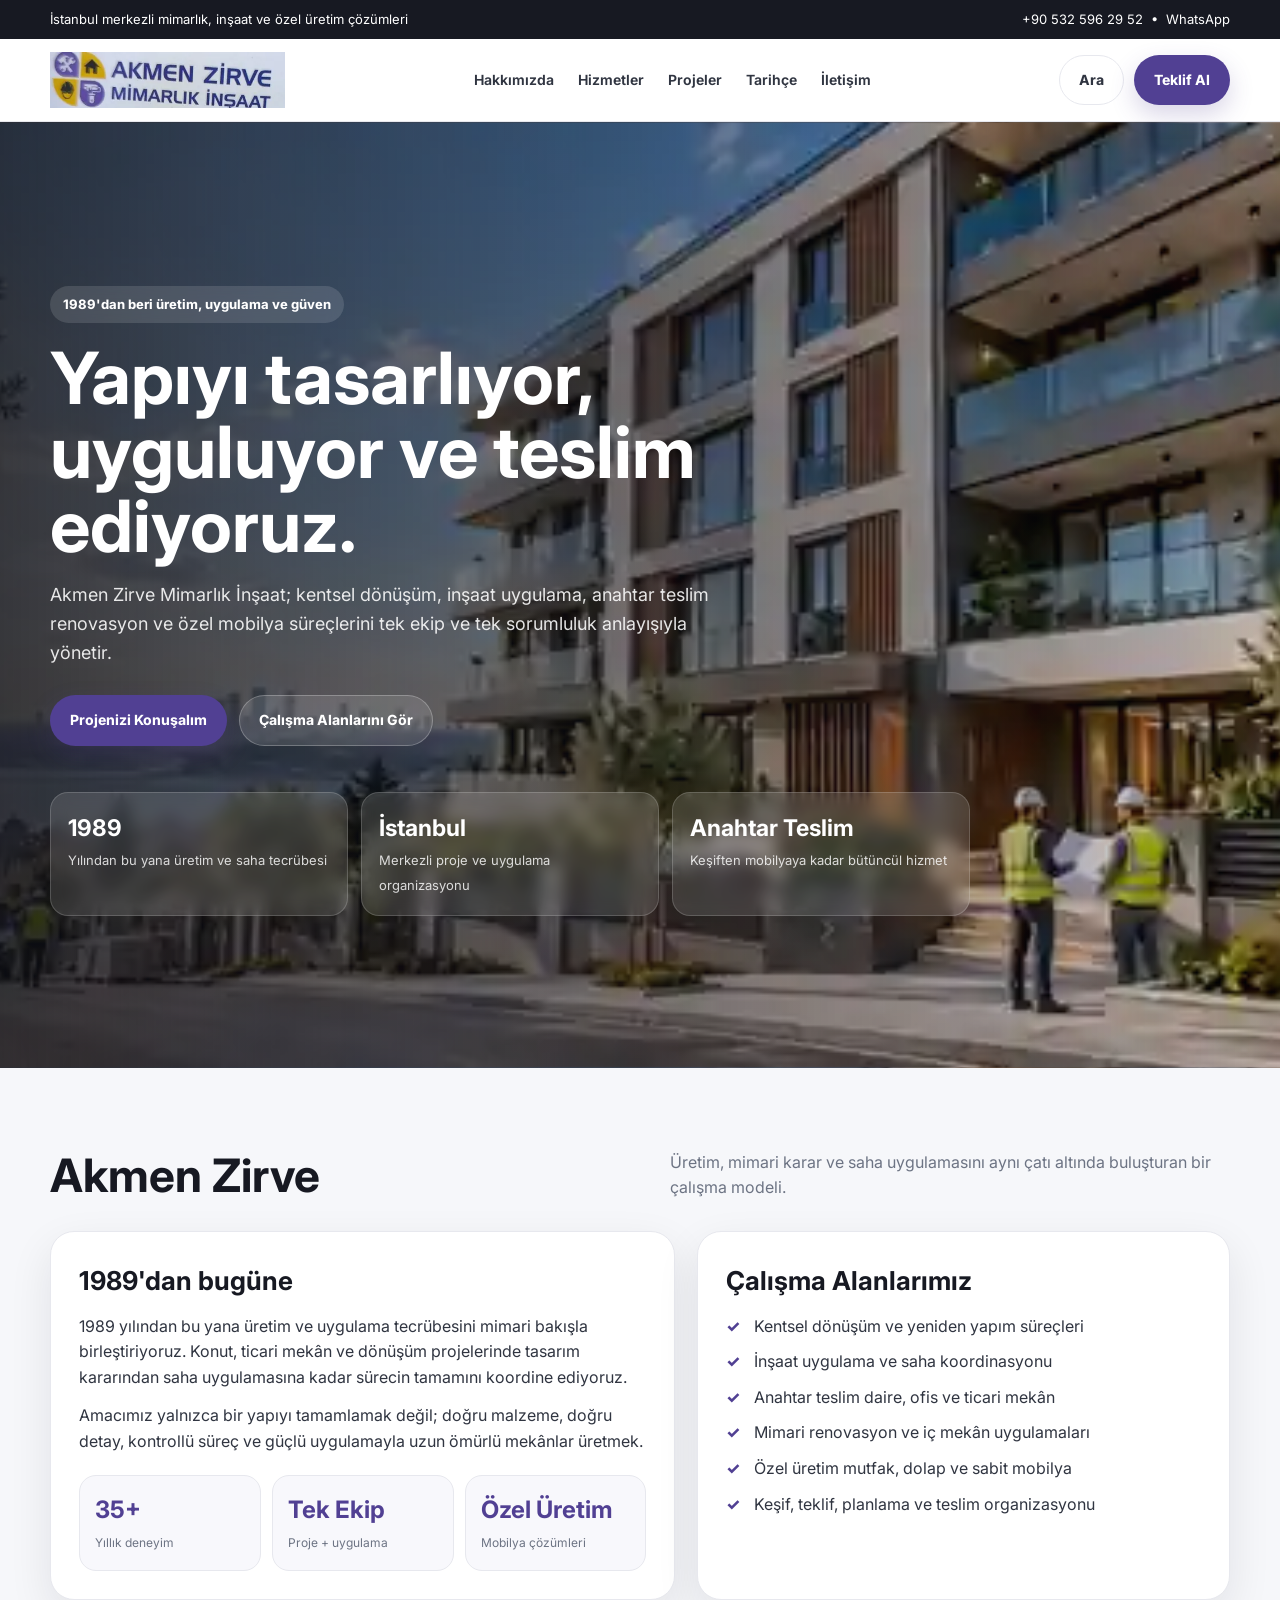
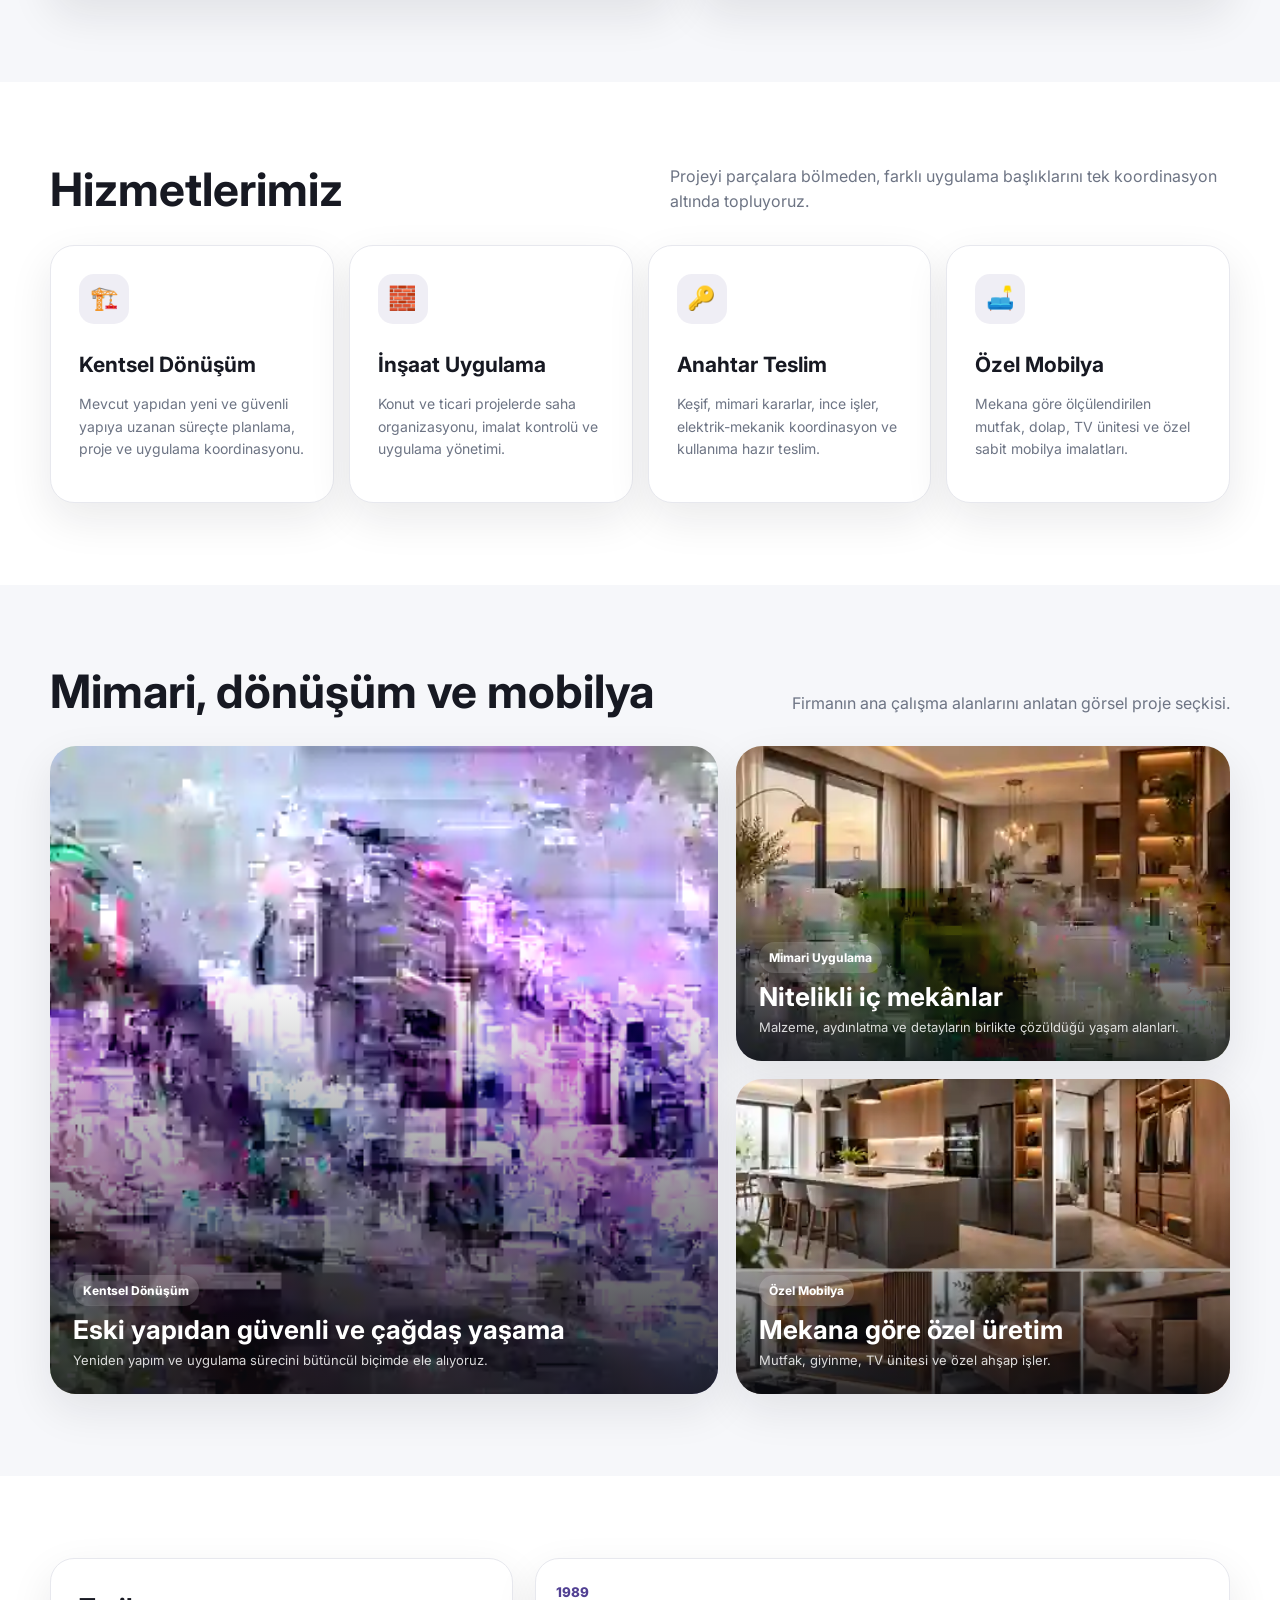
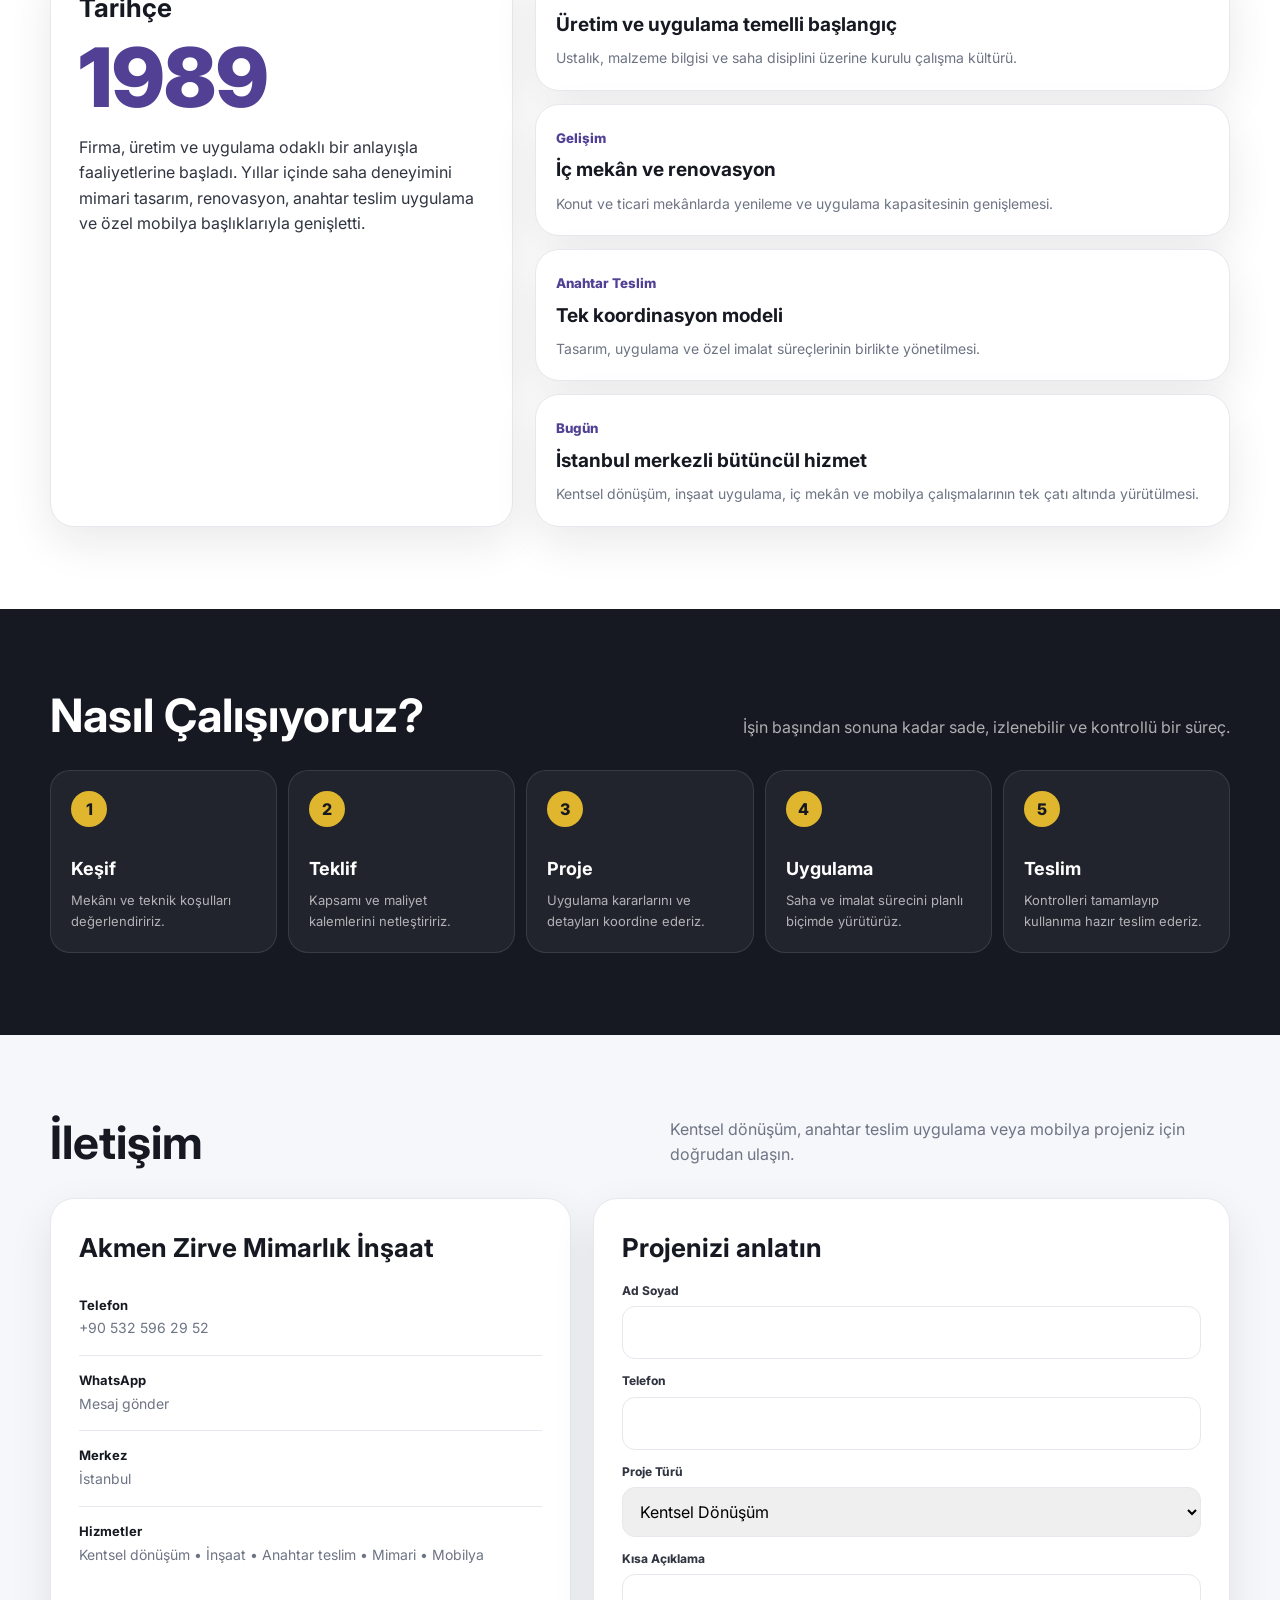
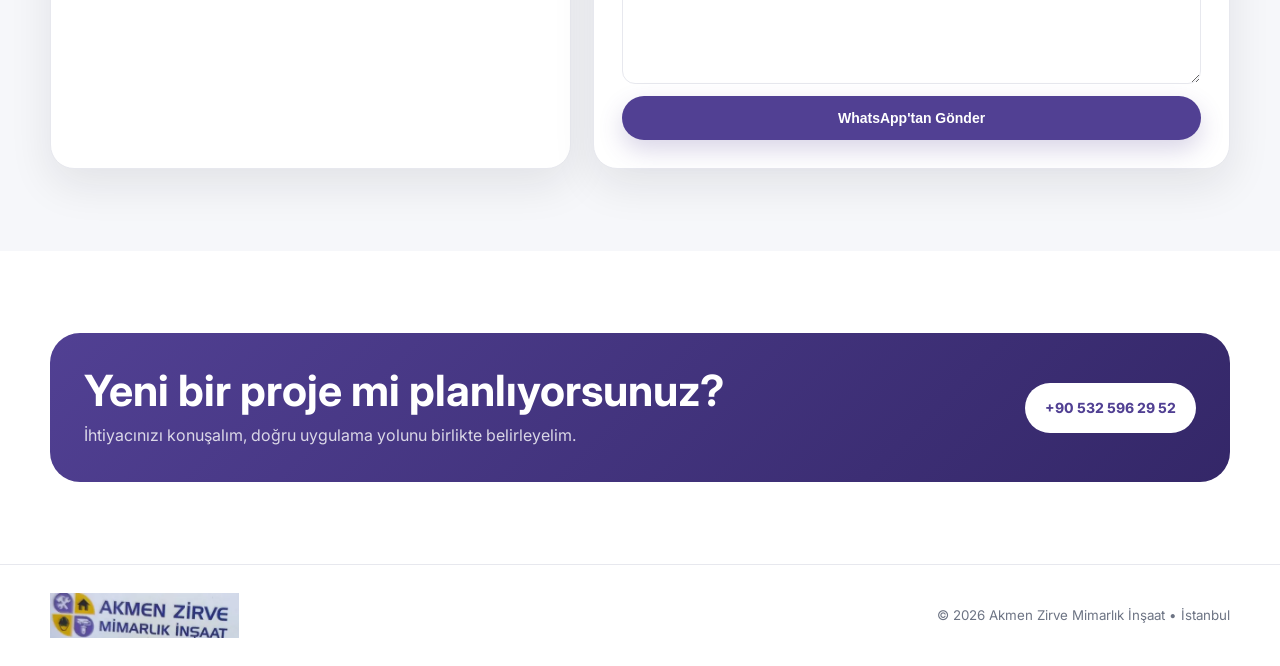
==== akmen-zirve/index.html @ 44c6e1a0 "Add Akmen Zirve live website" ====
<!doctype html><html lang="tr"><head><meta charset="utf-8"><meta name="viewport" content="width=device-width,initial-scale=1"><meta name="theme-color" content="#514093"><meta name="description" content="Akmen Zirve Mimarlık İnşaat — İstanbul merkezli kentsel dönüşüm, inşaat, anahtar teslim uygulama ve özel mobilya."><title>Akmen Zirve Mimarlık İnşaat</title><link rel="preconnect" href="https://fonts.googleapis.com"><link rel="preconnect" href="https://fonts.gstatic.com" crossorigin><link href="https://fonts.googleapis.com/css2?family=Inter:wght@400;500;600;700;800&display=swap" rel="stylesheet"><style>
:root{--p:#514093;--pd:#382b72;--y:#e0b62e;--ink:#171922;--tx:#303541;--mu:#6d7484;--line:#e7e8ee;--bg:#f6f7fa;--sh:0 16px 44px rgba(20,24,38,.09)}*{box-sizing:border-box}html{scroll-behavior:smooth}body{margin:0;font-family:Inter,system-ui,sans-serif;color:var(--tx);line-height:1.6;background:#fff}a{color:inherit;text-decoration:none}img{display:block;max-width:100%}.wrap{width:min(1180px,calc(100% - 32px));margin:auto}.top{background:var(--ink);color:#fff;font-size:13px}.top .wrap{display:flex;justify-content:space-between;gap:15px;padding:9px 0;flex-wrap:wrap}.head{position:sticky;top:0;z-index:30;background:rgba(255,255,255,.96);backdrop-filter:blur(12px);border-bottom:1px solid var(--line)}.nav{height:82px;display:flex;align-items:center;justify-content:space-between;gap:22px}.brand img{height:56px;width:auto;max-width:350px}.links{display:flex;gap:24px;font-weight:650;font-size:14px}.links a:hover{color:var(--p)}.acts{display:flex;gap:10px;align-items:center}.btn{display:inline-flex;align-items:center;justify-content:center;padding:13px 19px;border-radius:999px;font-weight:750;font-size:14px;border:1px solid transparent;transition:.2s}.primary{background:var(--p);color:#fff;box-shadow:0 10px 25px rgba(81,64,147,.22)}.primary:hover{background:var(--pd);transform:translateY(-1px)}.outline{border-color:var(--line);background:#fff}.menu{display:none;width:44px;height:44px;border:1px solid var(--line);background:#fff;border-radius:12px;font-size:21px}.hero{min-height:78vh;display:flex;align-items:center;color:#fff;background:linear-gradient(90deg,rgba(13,15,22,.82),rgba(13,15,22,.55) 45%,rgba(13,15,22,.15)),url('assets/hero-project-nano.webp') center/cover}.hero .wrap{padding:82px 0 70px}.ey{display:inline-flex;padding:8px 13px;border-radius:999px;background:rgba(255,255,255,.13);backdrop-filter:blur(8px);font-size:13px;font-weight:750}.hero h1{font-size:clamp(42px,6vw,72px);line-height:1.03;max-width:820px;margin:18px 0}.hero p{max-width:700px;font-size:18px;color:rgba(255,255,255,.88);margin:0}.ha{display:flex;gap:12px;flex-wrap:wrap;margin-top:28px}.hero .outline{background:rgba(255,255,255,.12);border-color:rgba(255,255,255,.25);color:#fff}.points{display:grid;grid-template-columns:repeat(3,1fr);gap:13px;max-width:920px;margin-top:46px}.point{padding:17px;border:1px solid rgba(255,255,255,.17);background:rgba(255,255,255,.12);backdrop-filter:blur(8px);border-radius:18px}.point b{display:block;font-size:23px}.point span{font-size:13px;color:rgba(255,255,255,.82)}section{padding:82px 0}.bg{background:var(--bg)}.head2{display:flex;justify-content:space-between;align-items:end;gap:24px;flex-wrap:wrap;margin-bottom:30px}.head2 h2{margin:0;color:var(--ink);font-size:clamp(30px,4vw,46px);line-height:1.08}.head2 p{margin:0;max-width:560px;color:var(--mu)}.grid2{display:grid;grid-template-columns:1.08fr .92fr;gap:22px}.card{background:#fff;border:1px solid var(--line);border-radius:24px;box-shadow:var(--sh);padding:28px}.card h3{color:var(--ink);font-size:26px;margin:0 0 12px}.card p{margin:0 0 13px}.stats{display:grid;grid-template-columns:repeat(3,1fr);gap:11px;margin-top:20px}.stat{background:#f8f8fc;border:1px solid var(--line);border-radius:17px;padding:15px}.stat b{display:block;color:var(--p);font-size:24px}.stat span{font-size:12px;color:var(--mu)}.ticks{list-style:none;padding:0;margin:0;display:grid;gap:10px}.ticks li{position:relative;padding-left:28px}.ticks li:before{content:'✓';position:absolute;left:0;color:var(--p);font-weight:800}.services{display:grid;grid-template-columns:repeat(4,1fr);gap:15px}.service{min-height:245px}.ico{width:50px;height:50px;border-radius:15px;background:rgba(81,64,147,.09);display:grid;place-items:center;font-size:23px;margin-bottom:24px}.service h3{font-size:21px}.service p{font-size:14px;color:var(--mu)}.photos{display:grid;grid-template-columns:1.15fr .85fr;gap:18px}.right{display:grid;gap:18px}.photo{position:relative;overflow:hidden;border-radius:26px;min-height:315px;box-shadow:var(--sh);cursor:pointer}.photo.tall{min-height:648px}.photo img{position:absolute;inset:0;width:100%;height:100%;object-fit:cover;transition:.35s}.photo:hover img{transform:scale(1.025)}.photo:after{content:'';position:absolute;inset:0;background:linear-gradient(180deg,transparent 35%,rgba(8,10,16,.83))}.pc{position:absolute;z-index:2;left:0;right:0;bottom:0;padding:23px;color:#fff}.tag{display:inline-flex;padding:6px 10px;border-radius:999px;background:rgba(255,255,255,.16);font-size:12px;font-weight:750;margin-bottom:9px}.pc h3{margin:0 0 6px;font-size:26px;line-height:1.12}.pc p{margin:0;color:rgba(255,255,255,.84);font-size:13px}.history{display:grid;grid-template-columns:.8fr 1.2fr;gap:22px}.year{font-size:82px;line-height:.9;font-weight:850;color:var(--p);margin:12px 0 20px}.timeline{display:grid;gap:13px}.tl{padding:20px}.tl small{color:var(--p);font-weight:800}.tl h3{font-size:19px;margin:5px 0 7px}.tl p{margin:0;color:var(--mu);font-size:14px}.process{background:var(--ink);color:#fff}.process .head2 h2{color:#fff}.process .head2 p{color:rgba(255,255,255,.65)}.steps{display:grid;grid-template-columns:repeat(5,1fr);gap:11px}.step{border:1px solid rgba(255,255,255,.1);background:rgba(255,255,255,.05);border-radius:20px;padding:20px}.num{width:36px;height:36px;border-radius:50%;display:grid;place-items:center;background:var(--y);color:var(--ink);font-weight:800;margin-bottom:28px}.step h3{margin:0 0 6px;font-size:18px}.step p{margin:0;color:rgba(255,255,255,.65);font-size:13px}.contact{display:grid;grid-template-columns:.9fr 1.1fr;gap:22px}.row{padding:14px 0;border-top:1px solid var(--line)}.row:first-of-type{border-top:0}.row b{display:block;color:var(--ink);font-size:13px}.row a,.row span{color:var(--mu);font-size:14px}.form{display:grid;gap:12px}.field{display:grid;gap:6px}.field label{font-size:12px;font-weight:750}.field input,.field select,.field textarea{width:100%;border:1px solid var(--line);border-radius:13px;padding:13px;font:inherit}.field textarea{min-height:110px;resize:vertical}.cta{background:linear-gradient(135deg,var(--p),#342768);color:#fff;border-radius:30px;padding:34px;display:flex;justify-content:space-between;align-items:center;gap:22px}.cta h2{margin:0;font-size:clamp(28px,4vw,43px);line-height:1.1}.cta p{margin:8px 0 0;color:rgba(255,255,255,.8)}.cta .btn{background:#fff;color:var(--p)}footer{padding:28px 0;border-top:1px solid var(--line)}.foot{display:flex;justify-content:space-between;align-items:center;gap:18px;flex-wrap:wrap}.foot img{height:45px;width:auto;max-width:300px}.foot small{color:var(--mu)}.panel{display:none}.lb{position:fixed;inset:0;z-index:100;background:rgba(7,9,14,.92);display:none;align-items:center;justify-content:center;padding:24px}.lb.open{display:flex}.lb img{max-width:95vw;max-height:88vh;border-radius:18px}.lb button{position:absolute;right:24px;top:20px;width:45px;height:45px;border-radius:50%;border:1px solid #ffffff55;background:#ffffff12;color:#fff;font-size:26px}
@media(max-width:1000px){.links,.acts .outline{display:none}.menu{display:block}.grid2,.photos,.history,.contact{grid-template-columns:1fr}.services{grid-template-columns:repeat(2,1fr)}.steps{grid-template-columns:repeat(2,1fr)}.photo.tall{min-height:380px}.panel{position:fixed;inset:0;z-index:70;background:#0a0c1366;backdrop-filter:blur(7px);padding:88px 16px 16px;display:block;opacity:0;pointer-events:none;transition:.2s}.panel.open{opacity:1;pointer-events:auto}.mobile{background:#fff;border-radius:24px;padding:18px;box-shadow:var(--sh)}.mobile a{display:block;padding:13px 6px;border-bottom:1px solid var(--line);font-weight:700}.points{grid-template-columns:1fr}}
@media(max-width:700px){.top .wrap{flex-direction:column;gap:2px}.nav{height:74px}.brand img{height:43px;max-width:245px}.hero{min-height:70vh}.hero .wrap{padding:72px 0 55px}.hero p{font-size:16px}.services,.stats,.steps{grid-template-columns:1fr}section{padding:63px 0}.photo,.photo.tall{min-height:280px}.year{font-size:58px}.cta{flex-direction:column;align-items:flex-start;padding:27px 23px}}
</style></head><body>
<div class="top"><div class="wrap"><span>İstanbul merkezli mimarlık, inşaat ve özel üretim çözümleri</span><span><a href="tel:+905325962952">+90 532 596 29 52</a> &nbsp;•&nbsp; <a href="https://wa.me/905325962952" target="_blank">WhatsApp</a></span></div></div>
<header class="head"><div class="wrap nav"><a class="brand" href="#anasayfa"><img src="assets/logo-tiny.webp" alt="Akmen Zirve Mimarlık İnşaat"></a><nav class="links"><a href="#hakkimizda">Hakkımızda</a><a href="#hizmetler">Hizmetler</a><a href="#projeler">Projeler</a><a href="#tarihce">Tarihçe</a><a href="#iletisim">İletişim</a></nav><div class="acts"><a class="btn outline" href="tel:+905325962952">Ara</a><a class="btn primary" href="https://wa.me/905325962952" target="_blank">Teklif Al</a><button class="menu" id="menu">☰</button></div></div></header>
<div class="panel" id="panel"><div class="mobile"><a href="#anasayfa">Ana Sayfa</a><a href="#hakkimizda">Hakkımızda</a><a href="#hizmetler">Hizmetler</a><a href="#projeler">Projeler</a><a href="#tarihce">Tarihçe</a><a href="#iletisim">İletişim</a><a class="btn primary" href="https://wa.me/905325962952" target="_blank">WhatsApp'tan Yazın</a></div></div>
<main id="anasayfa"><section class="hero"><div class="wrap"><span class="ey">1989'dan beri üretim, uygulama ve güven</span><h1>Yapıyı tasarlıyor, uyguluyor ve teslim ediyoruz.</h1><p>Akmen Zirve Mimarlık İnşaat; kentsel dönüşüm, inşaat uygulama, anahtar teslim renovasyon ve özel mobilya süreçlerini tek ekip ve tek sorumluluk anlayışıyla yönetir.</p><div class="ha"><a class="btn primary" href="https://wa.me/905325962952" target="_blank">Projenizi Konuşalım</a><a class="btn outline" href="#projeler">Çalışma Alanlarını Gör</a></div><div class="points"><div class="point"><b>1989</b><span>Yılından bu yana üretim ve saha tecrübesi</span></div><div class="point"><b>İstanbul</b><span>Merkezli proje ve uygulama organizasyonu</span></div><div class="point"><b>Anahtar Teslim</b><span>Keşiften mobilyaya kadar bütüncül hizmet</span></div></div></div></section>
<section class="bg" id="hakkimizda"><div class="wrap"><div class="head2"><h2>Akmen Zirve</h2><p>Üretim, mimari karar ve saha uygulamasını aynı çatı altında buluşturan bir çalışma modeli.</p></div><div class="grid2"><div class="card"><h3>1989'dan bugüne</h3><p>1989 yılından bu yana üretim ve uygulama tecrübesini mimari bakışla birleştiriyoruz. Konut, ticari mekân ve dönüşüm projelerinde tasarım kararından saha uygulamasına kadar sürecin tamamını koordine ediyoruz.</p><p>Amacımız yalnızca bir yapıyı tamamlamak değil; doğru malzeme, doğru detay, kontrollü süreç ve güçlü uygulamayla uzun ömürlü mekânlar üretmek.</p><div class="stats"><div class="stat"><b>35+</b><span>Yıllık deneyim</span></div><div class="stat"><b>Tek Ekip</b><span>Proje + uygulama</span></div><div class="stat"><b>Özel Üretim</b><span>Mobilya çözümleri</span></div></div></div><div class="card"><h3>Çalışma Alanlarımız</h3><ul class="ticks"><li>Kentsel dönüşüm ve yeniden yapım süreçleri</li><li>İnşaat uygulama ve saha koordinasyonu</li><li>Anahtar teslim daire, ofis ve ticari mekân</li><li>Mimari renovasyon ve iç mekân uygulamaları</li><li>Özel üretim mutfak, dolap ve sabit mobilya</li><li>Keşif, teklif, planlama ve teslim organizasyonu</li></ul></div></div></div></section>
<section id="hizmetler"><div class="wrap"><div class="head2"><h2>Hizmetlerimiz</h2><p>Projeyi parçalara bölmeden, farklı uygulama başlıklarını tek koordinasyon altında topluyoruz.</p></div><div class="services"><article class="card service"><div class="ico">🏗️</div><h3>Kentsel Dönüşüm</h3><p>Mevcut yapıdan yeni ve güvenli yapıya uzanan süreçte planlama, proje ve uygulama koordinasyonu.</p></article><article class="card service"><div class="ico">🧱</div><h3>İnşaat Uygulama</h3><p>Konut ve ticari projelerde saha organizasyonu, imalat kontrolü ve uygulama yönetimi.</p></article><article class="card service"><div class="ico">🔑</div><h3>Anahtar Teslim</h3><p>Keşif, mimari kararlar, ince işler, elektrik-mekanik koordinasyon ve kullanıma hazır teslim.</p></article><article class="card service"><div class="ico">🛋️</div><h3>Özel Mobilya</h3><p>Mekana göre ölçülendirilen mutfak, dolap, TV ünitesi ve özel sabit mobilya imalatları.</p></article></div></div></section>
<section class="bg" id="projeler"><div class="wrap"><div class="head2"><h2>Mimari, dönüşüm ve mobilya</h2><p>Firmanın ana çalışma alanlarını anlatan görsel proje seçkisi.</p></div><div class="photos"><article class="photo tall" data-img="assets/kentsel-donusum-nano.webp"><img src="assets/kentsel-donusum-nano.webp" alt="Kentsel dönüşüm"><div class="pc"><span class="tag">Kentsel Dönüşüm</span><h3>Eski yapıdan güvenli ve çağdaş yaşama</h3><p>Yeniden yapım ve uygulama sürecini bütüncül biçimde ele alıyoruz.</p></div></article><div class="right"><article class="photo" data-img="assets/mimari-icmekan-nano.webp"><img src="assets/mimari-icmekan-nano.webp" alt="Mimari iç mekân"><div class="pc"><span class="tag">Mimari Uygulama</span><h3>Nitelikli iç mekânlar</h3><p>Malzeme, aydınlatma ve detayların birlikte çözüldüğü yaşam alanları.</p></div></article><article class="photo" data-img="assets/mobilya-ozel-nano.webp"><img src="assets/mobilya-ozel-nano.webp" alt="Özel mobilya"><div class="pc"><span class="tag">Özel Mobilya</span><h3>Mekana göre özel üretim</h3><p>Mutfak, giyinme, TV ünitesi ve özel ahşap işler.</p></div></article></div></div></div></section>
<section id="tarihce"><div class="wrap history"><div class="card"><h3>Tarihçe</h3><div class="year">1989</div><p>Firma, üretim ve uygulama odaklı bir anlayışla faaliyetlerine başladı. Yıllar içinde saha deneyimini mimari tasarım, renovasyon, anahtar teslim uygulama ve özel mobilya başlıklarıyla genişletti.</p></div><div class="timeline"><div class="card tl"><small>1989</small><h3>Üretim ve uygulama temelli başlangıç</h3><p>Ustalık, malzeme bilgisi ve saha disiplini üzerine kurulu çalışma kültürü.</p></div><div class="card tl"><small>Gelişim</small><h3>İç mekân ve renovasyon</h3><p>Konut ve ticari mekânlarda yenileme ve uygulama kapasitesinin genişlemesi.</p></div><div class="card tl"><small>Anahtar Teslim</small><h3>Tek koordinasyon modeli</h3><p>Tasarım, uygulama ve özel imalat süreçlerinin birlikte yönetilmesi.</p></div><div class="card tl"><small>Bugün</small><h3>İstanbul merkezli bütüncül hizmet</h3><p>Kentsel dönüşüm, inşaat uygulama, iç mekân ve mobilya çalışmalarının tek çatı altında yürütülmesi.</p></div></div></div></section>
<section class="process"><div class="wrap"><div class="head2"><h2>Nasıl Çalışıyoruz?</h2><p>İşin başından sonuna kadar sade, izlenebilir ve kontrollü bir süreç.</p></div><div class="steps"><div class="step"><div class="num">1</div><h3>Keşif</h3><p>Mekânı ve teknik koşulları değerlendiririz.</p></div><div class="step"><div class="num">2</div><h3>Teklif</h3><p>Kapsamı ve maliyet kalemlerini netleştiririz.</p></div><div class="step"><div class="num">3</div><h3>Proje</h3><p>Uygulama kararlarını ve detayları koordine ederiz.</p></div><div class="step"><div class="num">4</div><h3>Uygulama</h3><p>Saha ve imalat sürecini planlı biçimde yürütürüz.</p></div><div class="step"><div class="num">5</div><h3>Teslim</h3><p>Kontrolleri tamamlayıp kullanıma hazır teslim ederiz.</p></div></div></div></section>
<section class="bg" id="iletisim"><div class="wrap"><div class="head2"><h2>İletişim</h2><p>Kentsel dönüşüm, anahtar teslim uygulama veya mobilya projeniz için doğrudan ulaşın.</p></div><div class="contact"><div class="card"><h3>Akmen Zirve Mimarlık İnşaat</h3><div class="row"><b>Telefon</b><a href="tel:+905325962952">+90 532 596 29 52</a></div><div class="row"><b>WhatsApp</b><a href="https://wa.me/905325962952" target="_blank">Mesaj gönder</a></div><div class="row"><b>Merkez</b><span>İstanbul</span></div><div class="row"><b>Hizmetler</b><span>Kentsel dönüşüm • İnşaat • Anahtar teslim • Mimari • Mobilya</span></div></div><div class="card"><h3>Projenizi anlatın</h3><form class="form" id="form"><div class="field"><label>Ad Soyad</label><input name="name" required></div><div class="field"><label>Telefon</label><input name="phone" required></div><div class="field"><label>Proje Türü</label><select name="service"><option>Kentsel Dönüşüm</option><option>İnşaat Uygulama</option><option>Anahtar Teslim</option><option>Mimari / Renovasyon</option><option>Özel Mobilya</option></select></div><div class="field"><label>Kısa Açıklama</label><textarea name="message"></textarea></div><button class="btn primary" type="submit">WhatsApp'tan Gönder</button></form></div></div></div></section>
<section><div class="wrap"><div class="cta"><div><h2>Yeni bir proje mi planlıyorsunuz?</h2><p>İhtiyacınızı konuşalım, doğru uygulama yolunu birlikte belirleyelim.</p></div><a class="btn" href="https://wa.me/905325962952" target="_blank">+90 532 596 29 52</a></div></div></section></main>
<footer><div class="wrap foot"><img src="assets/logo-tiny.webp" alt="Akmen Zirve"><small>© 2026 Akmen Zirve Mimarlık İnşaat • İstanbul</small></div></footer><div class="lb" id="lb"><button>×</button><img alt="Proje görseli"></div><script>
const m=document.getElementById('menu'),p=document.getElementById('panel');m.onclick=()=>p.classList.add('open');p.onclick=e=>{if(e.target===p||e.target.closest('a'))p.classList.remove('open')};const lb=document.getElementById('lb');document.querySelectorAll('[data-img]').forEach(x=>x.onclick=()=>{lb.querySelector('img').src=x.dataset.img;lb.classList.add('open')});lb.onclick=e=>{if(e.target===lb||e.target.closest('button'))lb.classList.remove('open')};document.getElementById('form').onsubmit=e=>{e.preventDefault();let d=new FormData(e.target),t=`Merhaba Akmen Zirve,\n\nAd Soyad: ${d.get('name')}\nTelefon: ${d.get('phone')}\nProje: ${d.get('service')}\n\nMesaj: ${d.get('message')}`;window.open('https://wa.me/905325962952?text='+encodeURIComponent(t),'_blank')};
</script></body></html>
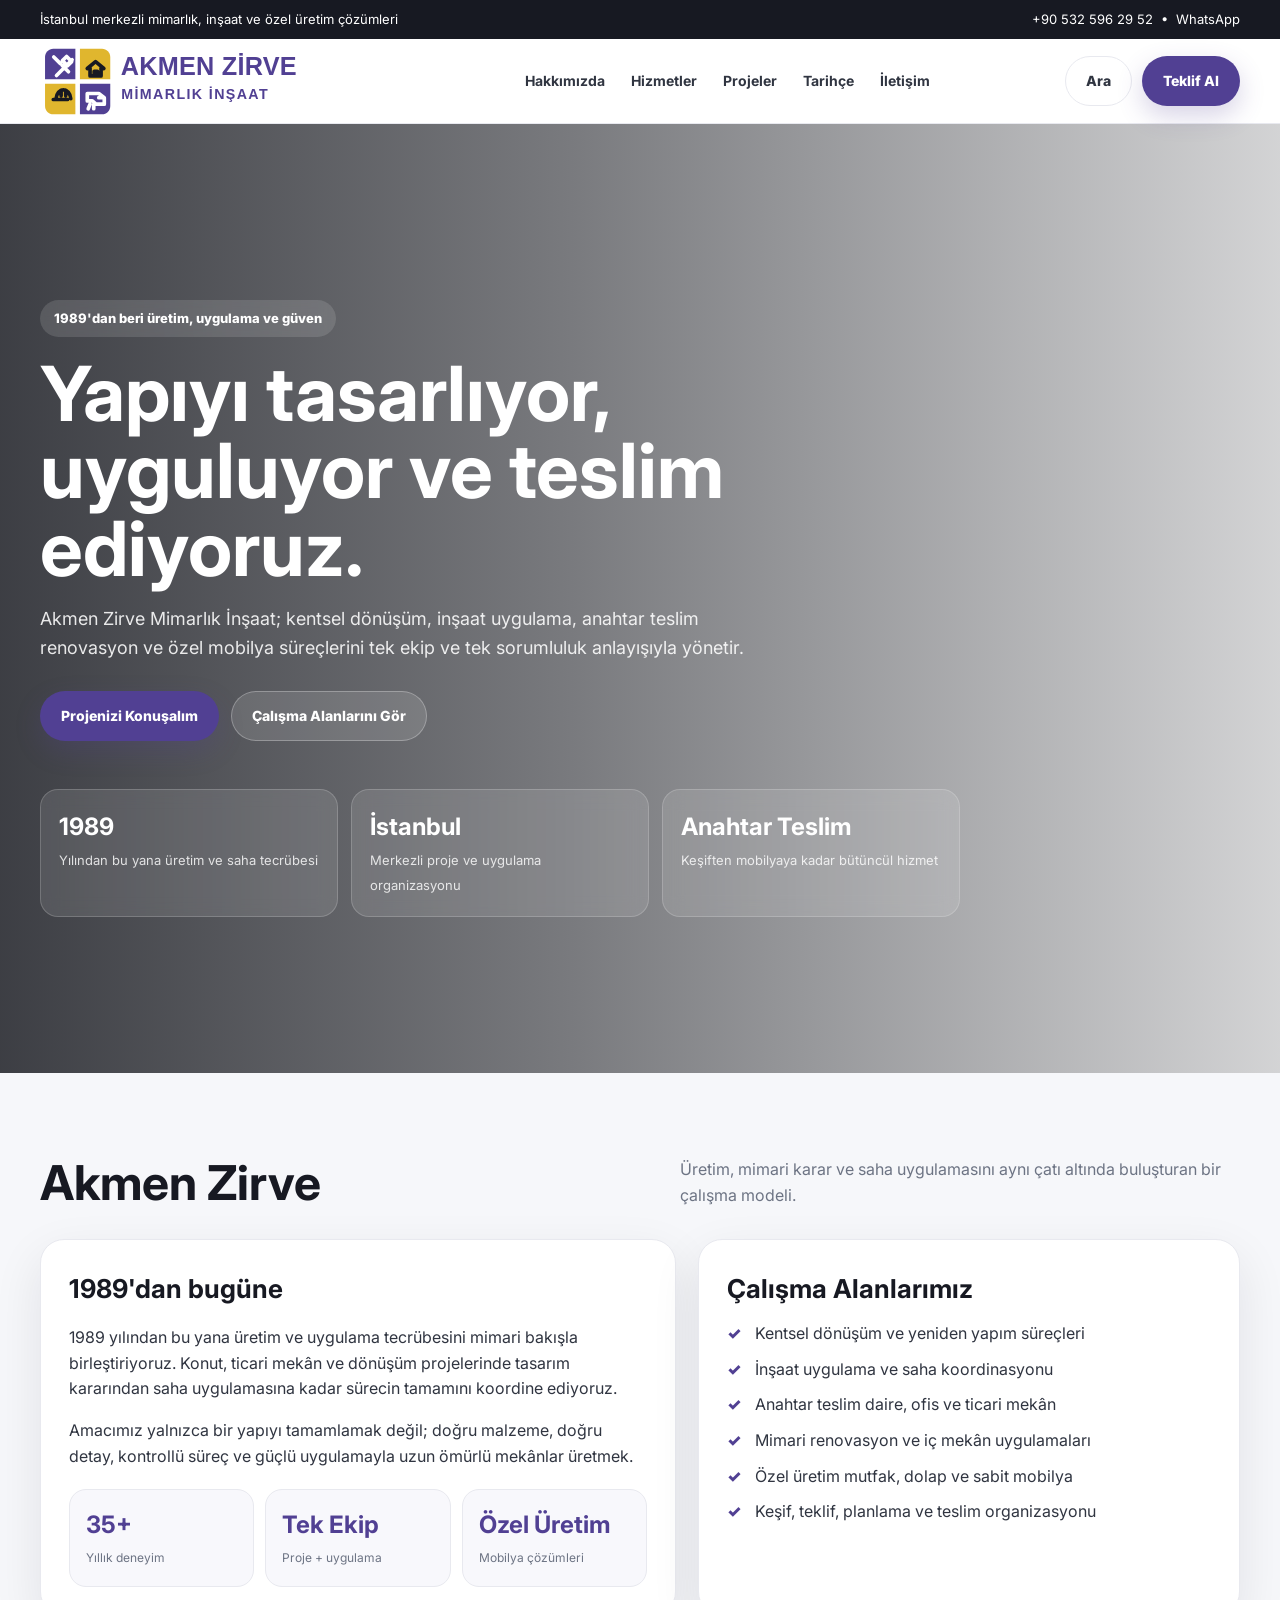
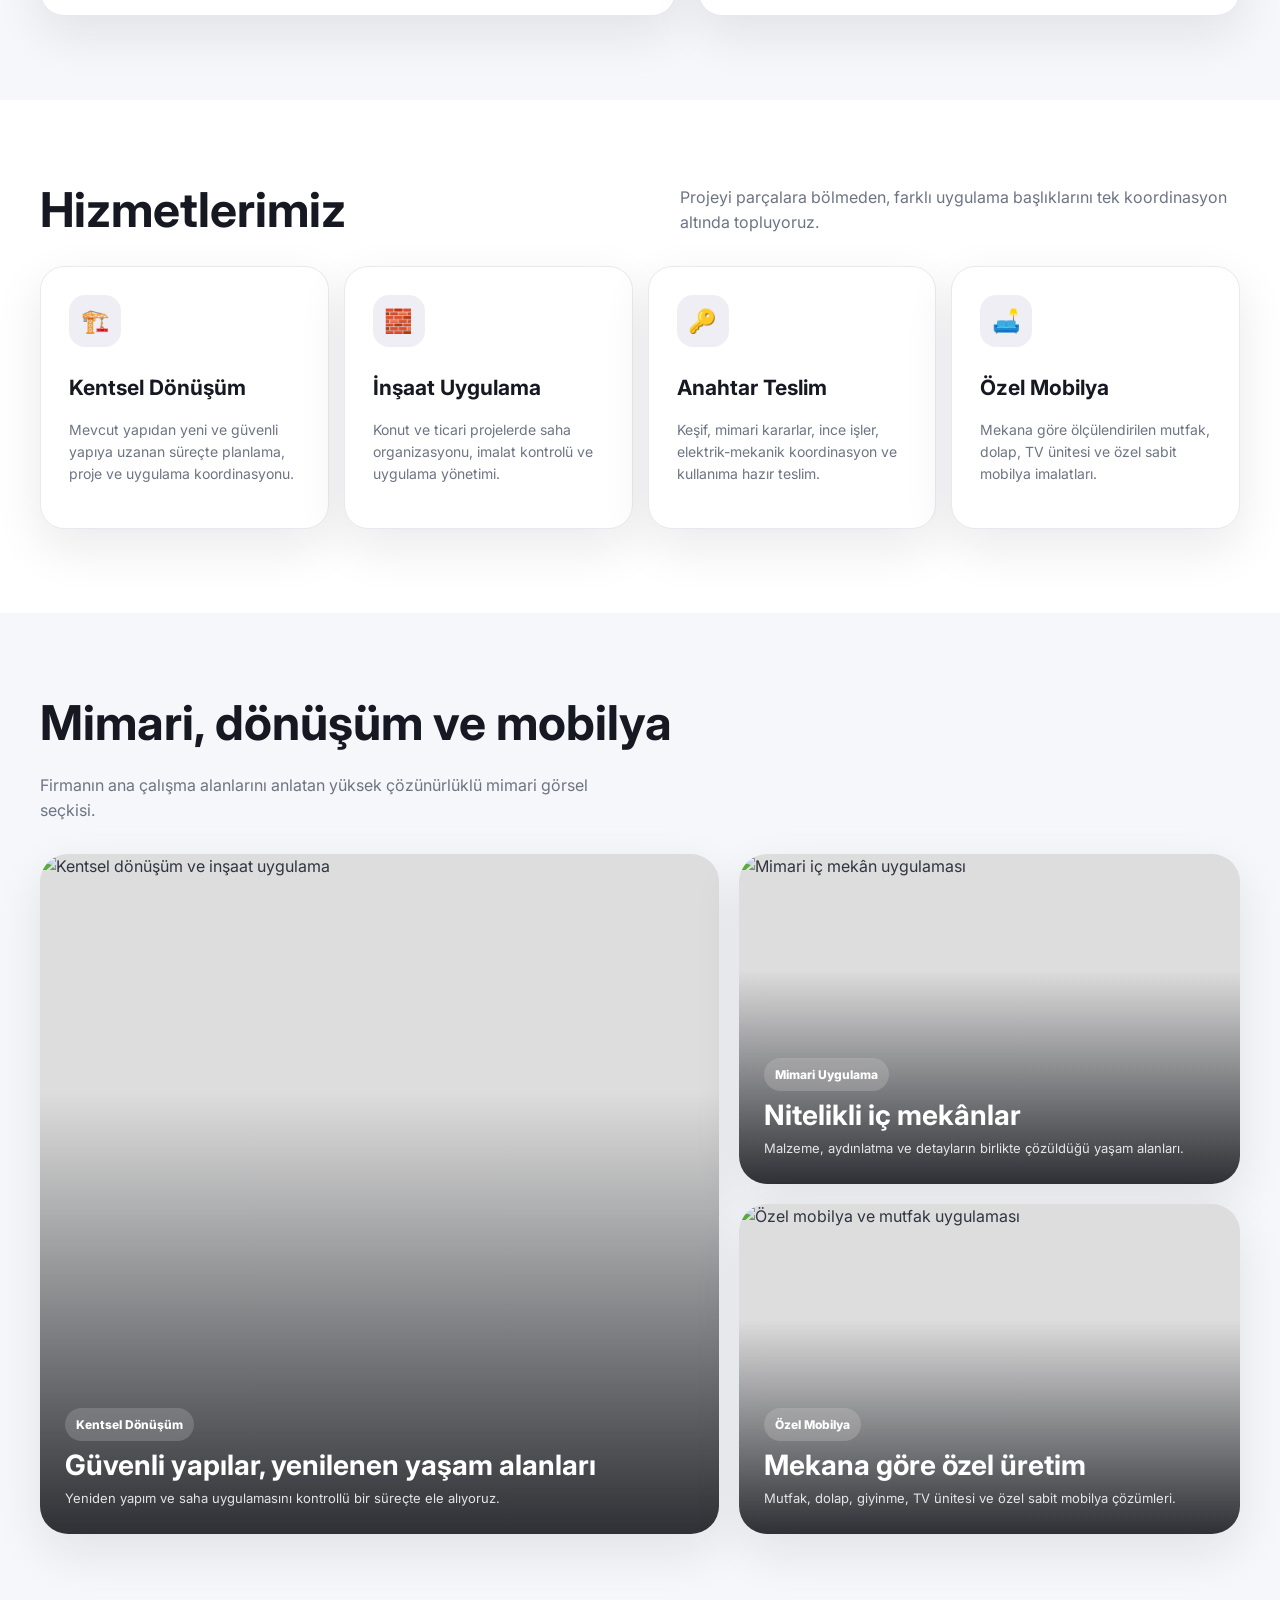
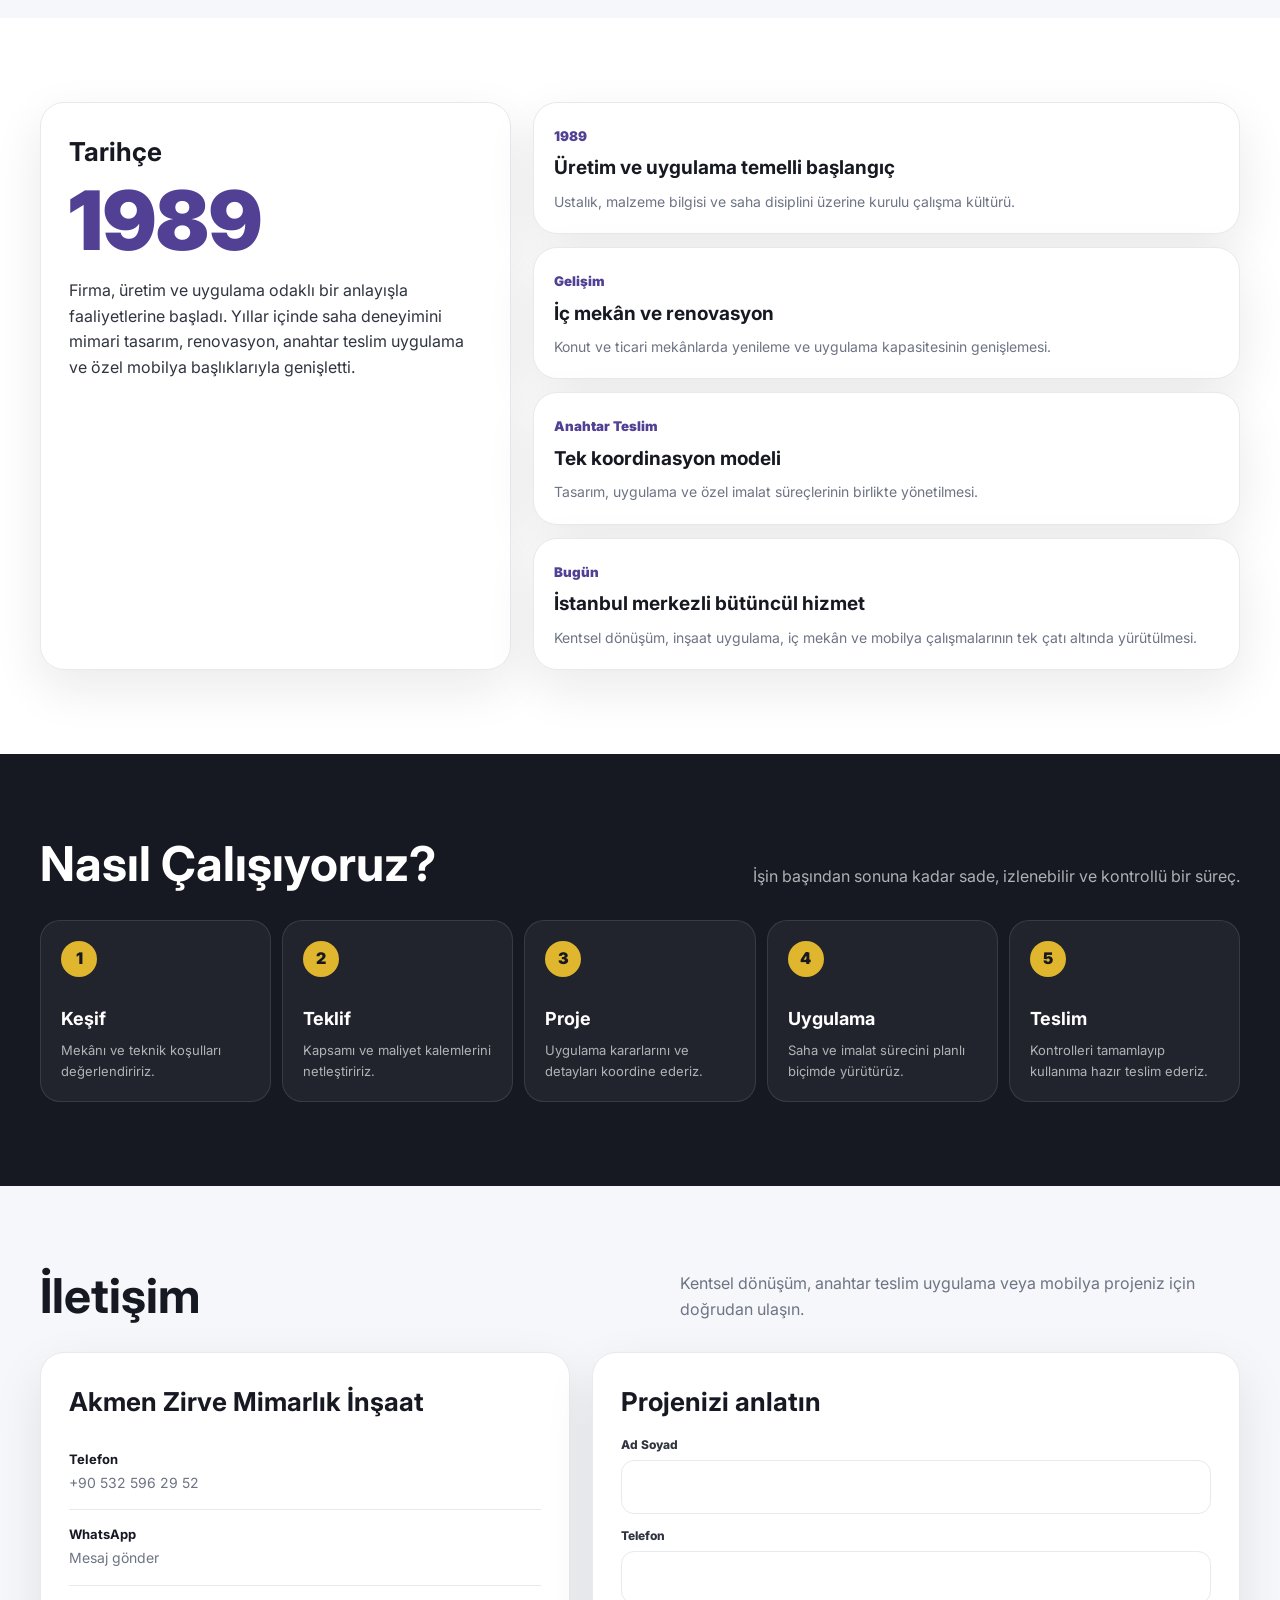
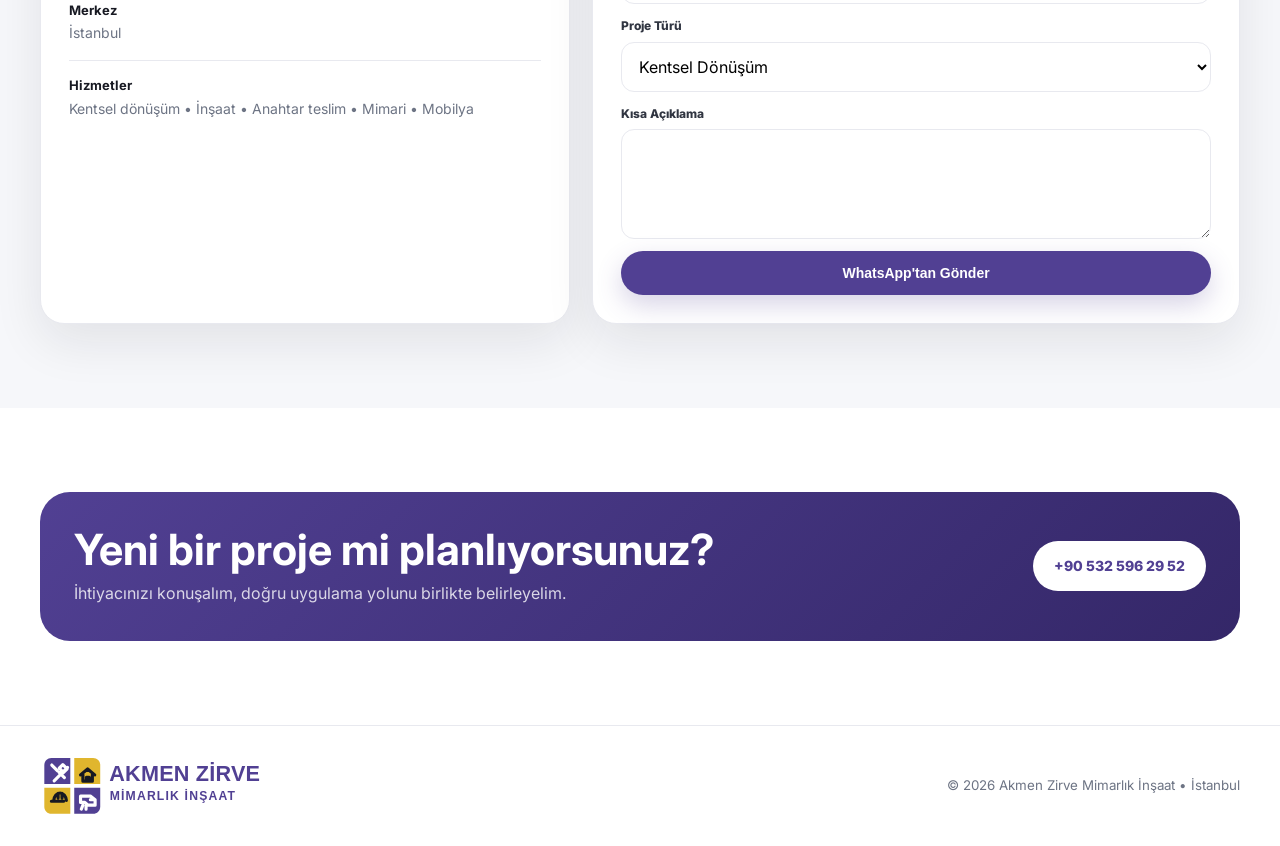
==== commit a9d7ca04: "Upgrade Akmen Zirve logo and 4K architecture imagery" ====
--- a/akmen-zirve/index.html
+++ b/akmen-zirve/index.html
@@ -1,19 +1 @@
-<!doctype html><html lang="tr"><head><meta charset="utf-8"><meta name="viewport" content="width=device-width,initial-scale=1"><meta name="theme-color" content="#514093"><meta name="description" content="Akmen Zirve Mimarlık İnşaat — İstanbul merkezli kentsel dönüşüm, inşaat, anahtar teslim uygulama ve özel mobilya."><title>Akmen Zirve Mimarlık İnşaat</title><link rel="preconnect" href="https://fonts.googleapis.com"><link rel="preconnect" href="https://fonts.gstatic.com" crossorigin><link href="https://fonts.googleapis.com/css2?family=Inter:wght@400;500;600;700;800&display=swap" rel="stylesheet"><style>
-:root{--p:#514093;--pd:#382b72;--y:#e0b62e;--ink:#171922;--tx:#303541;--mu:#6d7484;--line:#e7e8ee;--bg:#f6f7fa;--sh:0 16px 44px rgba(20,24,38,.09)}*{box-sizing:border-box}html{scroll-behavior:smooth}body{margin:0;font-family:Inter,system-ui,sans-serif;color:var(--tx);line-height:1.6;background:#fff}a{color:inherit;text-decoration:none}img{display:block;max-width:100%}.wrap{width:min(1180px,calc(100% - 32px));margin:auto}.top{background:var(--ink);color:#fff;font-size:13px}.top .wrap{display:flex;justify-content:space-between;gap:15px;padding:9px 0;flex-wrap:wrap}.head{position:sticky;top:0;z-index:30;background:rgba(255,255,255,.96);backdrop-filter:blur(12px);border-bottom:1px solid var(--line)}.nav{height:82px;display:flex;align-items:center;justify-content:space-between;gap:22px}.brand img{height:56px;width:auto;max-width:350px}.links{display:flex;gap:24px;font-weight:650;font-size:14px}.links a:hover{color:var(--p)}.acts{display:flex;gap:10px;align-items:center}.btn{display:inline-flex;align-items:center;justify-content:center;padding:13px 19px;border-radius:999px;font-weight:750;font-size:14px;border:1px solid transparent;transition:.2s}.primary{background:var(--p);color:#fff;box-shadow:0 10px 25px rgba(81,64,147,.22)}.primary:hover{background:var(--pd);transform:translateY(-1px)}.outline{border-color:var(--line);background:#fff}.menu{display:none;width:44px;height:44px;border:1px solid var(--line);background:#fff;border-radius:12px;font-size:21px}.hero{min-height:78vh;display:flex;align-items:center;color:#fff;background:linear-gradient(90deg,rgba(13,15,22,.82),rgba(13,15,22,.55) 45%,rgba(13,15,22,.15)),url('assets/hero-project-nano.webp') center/cover}.hero .wrap{padding:82px 0 70px}.ey{display:inline-flex;padding:8px 13px;border-radius:999px;background:rgba(255,255,255,.13);backdrop-filter:blur(8px);font-size:13px;font-weight:750}.hero h1{font-size:clamp(42px,6vw,72px);line-height:1.03;max-width:820px;margin:18px 0}.hero p{max-width:700px;font-size:18px;color:rgba(255,255,255,.88);margin:0}.ha{display:flex;gap:12px;flex-wrap:wrap;margin-top:28px}.hero .outline{background:rgba(255,255,255,.12);border-color:rgba(255,255,255,.25);color:#fff}.points{display:grid;grid-template-columns:repeat(3,1fr);gap:13px;max-width:920px;margin-top:46px}.point{padding:17px;border:1px solid rgba(255,255,255,.17);background:rgba(255,255,255,.12);backdrop-filter:blur(8px);border-radius:18px}.point b{display:block;font-size:23px}.point span{font-size:13px;color:rgba(255,255,255,.82)}section{padding:82px 0}.bg{background:var(--bg)}.head2{display:flex;justify-content:space-between;align-items:end;gap:24px;flex-wrap:wrap;margin-bottom:30px}.head2 h2{margin:0;color:var(--ink);font-size:clamp(30px,4vw,46px);line-height:1.08}.head2 p{margin:0;max-width:560px;color:var(--mu)}.grid2{display:grid;grid-template-columns:1.08fr .92fr;gap:22px}.card{background:#fff;border:1px solid var(--line);border-radius:24px;box-shadow:var(--sh);padding:28px}.card h3{color:var(--ink);font-size:26px;margin:0 0 12px}.card p{margin:0 0 13px}.stats{display:grid;grid-template-columns:repeat(3,1fr);gap:11px;margin-top:20px}.stat{background:#f8f8fc;border:1px solid var(--line);border-radius:17px;padding:15px}.stat b{display:block;color:var(--p);font-size:24px}.stat span{font-size:12px;color:var(--mu)}.ticks{list-style:none;padding:0;margin:0;display:grid;gap:10px}.ticks li{position:relative;padding-left:28px}.ticks li:before{content:'✓';position:absolute;left:0;color:var(--p);font-weight:800}.services{display:grid;grid-template-columns:repeat(4,1fr);gap:15px}.service{min-height:245px}.ico{width:50px;height:50px;border-radius:15px;background:rgba(81,64,147,.09);display:grid;place-items:center;font-size:23px;margin-bottom:24px}.service h3{font-size:21px}.service p{font-size:14px;color:var(--mu)}.photos{display:grid;grid-template-columns:1.15fr .85fr;gap:18px}.right{display:grid;gap:18px}.photo{position:relative;overflow:hidden;border-radius:26px;min-height:315px;box-shadow:var(--sh);cursor:pointer}.photo.tall{min-height:648px}.photo img{position:absolute;inset:0;width:100%;height:100%;object-fit:cover;transition:.35s}.photo:hover img{transform:scale(1.025)}.photo:after{content:'';position:absolute;inset:0;background:linear-gradient(180deg,transparent 35%,rgba(8,10,16,.83))}.pc{position:absolute;z-index:2;left:0;right:0;bottom:0;padding:23px;color:#fff}.tag{display:inline-flex;padding:6px 10px;border-radius:999px;background:rgba(255,255,255,.16);font-size:12px;font-weight:750;margin-bottom:9px}.pc h3{margin:0 0 6px;font-size:26px;line-height:1.12}.pc p{margin:0;color:rgba(255,255,255,.84);font-size:13px}.history{display:grid;grid-template-columns:.8fr 1.2fr;gap:22px}.year{font-size:82px;line-height:.9;font-weight:850;color:var(--p);margin:12px 0 20px}.timeline{display:grid;gap:13px}.tl{padding:20px}.tl small{color:var(--p);font-weight:800}.tl h3{font-size:19px;margin:5px 0 7px}.tl p{margin:0;color:var(--mu);font-size:14px}.process{background:var(--ink);color:#fff}.process .head2 h2{color:#fff}.process .head2 p{color:rgba(255,255,255,.65)}.steps{display:grid;grid-template-columns:repeat(5,1fr);gap:11px}.step{border:1px solid rgba(255,255,255,.1);background:rgba(255,255,255,.05);border-radius:20px;padding:20px}.num{width:36px;height:36px;border-radius:50%;display:grid;place-items:center;background:var(--y);color:var(--ink);font-weight:800;margin-bottom:28px}.step h3{margin:0 0 6px;font-size:18px}.step p{margin:0;color:rgba(255,255,255,.65);font-size:13px}.contact{display:grid;grid-template-columns:.9fr 1.1fr;gap:22px}.row{padding:14px 0;border-top:1px solid var(--line)}.row:first-of-type{border-top:0}.row b{display:block;color:var(--ink);font-size:13px}.row a,.row span{color:var(--mu);font-size:14px}.form{display:grid;gap:12px}.field{display:grid;gap:6px}.field label{font-size:12px;font-weight:750}.field input,.field select,.field textarea{width:100%;border:1px solid var(--line);border-radius:13px;padding:13px;font:inherit}.field textarea{min-height:110px;resize:vertical}.cta{background:linear-gradient(135deg,var(--p),#342768);color:#fff;border-radius:30px;padding:34px;display:flex;justify-content:space-between;align-items:center;gap:22px}.cta h2{margin:0;font-size:clamp(28px,4vw,43px);line-height:1.1}.cta p{margin:8px 0 0;color:rgba(255,255,255,.8)}.cta .btn{background:#fff;color:var(--p)}footer{padding:28px 0;border-top:1px solid var(--line)}.foot{display:flex;justify-content:space-between;align-items:center;gap:18px;flex-wrap:wrap}.foot img{height:45px;width:auto;max-width:300px}.foot small{color:var(--mu)}.panel{display:none}.lb{position:fixed;inset:0;z-index:100;background:rgba(7,9,14,.92);display:none;align-items:center;justify-content:center;padding:24px}.lb.open{display:flex}.lb img{max-width:95vw;max-height:88vh;border-radius:18px}.lb button{position:absolute;right:24px;top:20px;width:45px;height:45px;border-radius:50%;border:1px solid #ffffff55;background:#ffffff12;color:#fff;font-size:26px}
-@media(max-width:1000px){.links,.acts .outline{display:none}.menu{display:block}.grid2,.photos,.history,.contact{grid-template-columns:1fr}.services{grid-template-columns:repeat(2,1fr)}.steps{grid-template-columns:repeat(2,1fr)}.photo.tall{min-height:380px}.panel{position:fixed;inset:0;z-index:70;background:#0a0c1366;backdrop-filter:blur(7px);padding:88px 16px 16px;display:block;opacity:0;pointer-events:none;transition:.2s}.panel.open{opacity:1;pointer-events:auto}.mobile{background:#fff;border-radius:24px;padding:18px;box-shadow:var(--sh)}.mobile a{display:block;padding:13px 6px;border-bottom:1px solid var(--line);font-weight:700}.points{grid-template-columns:1fr}}
-@media(max-width:700px){.top .wrap{flex-direction:column;gap:2px}.nav{height:74px}.brand img{height:43px;max-width:245px}.hero{min-height:70vh}.hero .wrap{padding:72px 0 55px}.hero p{font-size:16px}.services,.stats,.steps{grid-template-columns:1fr}section{padding:63px 0}.photo,.photo.tall{min-height:280px}.year{font-size:58px}.cta{flex-direction:column;align-items:flex-start;padding:27px 23px}}
-</style></head><body>
-<div class="top"><div class="wrap"><span>İstanbul merkezli mimarlık, inşaat ve özel üretim çözümleri</span><span><a href="tel:+905325962952">+90 532 596 29 52</a> &nbsp;•&nbsp; <a href="https://wa.me/905325962952" target="_blank">WhatsApp</a></span></div></div>
-<header class="head"><div class="wrap nav"><a class="brand" href="#anasayfa"><img src="assets/logo-tiny.webp" alt="Akmen Zirve Mimarlık İnşaat"></a><nav class="links"><a href="#hakkimizda">Hakkımızda</a><a href="#hizmetler">Hizmetler</a><a href="#projeler">Projeler</a><a href="#tarihce">Tarihçe</a><a href="#iletisim">İletişim</a></nav><div class="acts"><a class="btn outline" href="tel:+905325962952">Ara</a><a class="btn primary" href="https://wa.me/905325962952" target="_blank">Teklif Al</a><button class="menu" id="menu">☰</button></div></div></header>
-<div class="panel" id="panel"><div class="mobile"><a href="#anasayfa">Ana Sayfa</a><a href="#hakkimizda">Hakkımızda</a><a href="#hizmetler">Hizmetler</a><a href="#projeler">Projeler</a><a href="#tarihce">Tarihçe</a><a href="#iletisim">İletişim</a><a class="btn primary" href="https://wa.me/905325962952" target="_blank">WhatsApp'tan Yazın</a></div></div>
-<main id="anasayfa"><section class="hero"><div class="wrap"><span class="ey">1989'dan beri üretim, uygulama ve güven</span><h1>Yapıyı tasarlıyor, uyguluyor ve teslim ediyoruz.</h1><p>Akmen Zirve Mimarlık İnşaat; kentsel dönüşüm, inşaat uygulama, anahtar teslim renovasyon ve özel mobilya süreçlerini tek ekip ve tek sorumluluk anlayışıyla yönetir.</p><div class="ha"><a class="btn primary" href="https://wa.me/905325962952" target="_blank">Projenizi Konuşalım</a><a class="btn outline" href="#projeler">Çalışma Alanlarını Gör</a></div><div class="points"><div class="point"><b>1989</b><span>Yılından bu yana üretim ve saha tecrübesi</span></div><div class="point"><b>İstanbul</b><span>Merkezli proje ve uygulama organizasyonu</span></div><div class="point"><b>Anahtar Teslim</b><span>Keşiften mobilyaya kadar bütüncül hizmet</span></div></div></div></section>
-<section class="bg" id="hakkimizda"><div class="wrap"><div class="head2"><h2>Akmen Zirve</h2><p>Üretim, mimari karar ve saha uygulamasını aynı çatı altında buluşturan bir çalışma modeli.</p></div><div class="grid2"><div class="card"><h3>1989'dan bugüne</h3><p>1989 yılından bu yana üretim ve uygulama tecrübesini mimari bakışla birleştiriyoruz. Konut, ticari mekân ve dönüşüm projelerinde tasarım kararından saha uygulamasına kadar sürecin tamamını koordine ediyoruz.</p><p>Amacımız yalnızca bir yapıyı tamamlamak değil; doğru malzeme, doğru detay, kontrollü süreç ve güçlü uygulamayla uzun ömürlü mekânlar üretmek.</p><div class="stats"><div class="stat"><b>35+</b><span>Yıllık deneyim</span></div><div class="stat"><b>Tek Ekip</b><span>Proje + uygulama</span></div><div class="stat"><b>Özel Üretim</b><span>Mobilya çözümleri</span></div></div></div><div class="card"><h3>Çalışma Alanlarımız</h3><ul class="ticks"><li>Kentsel dönüşüm ve yeniden yapım süreçleri</li><li>İnşaat uygulama ve saha koordinasyonu</li><li>Anahtar teslim daire, ofis ve ticari mekân</li><li>Mimari renovasyon ve iç mekân uygulamaları</li><li>Özel üretim mutfak, dolap ve sabit mobilya</li><li>Keşif, teklif, planlama ve teslim organizasyonu</li></ul></div></div></div></section>
-<section id="hizmetler"><div class="wrap"><div class="head2"><h2>Hizmetlerimiz</h2><p>Projeyi parçalara bölmeden, farklı uygulama başlıklarını tek koordinasyon altında topluyoruz.</p></div><div class="services"><article class="card service"><div class="ico">🏗️</div><h3>Kentsel Dönüşüm</h3><p>Mevcut yapıdan yeni ve güvenli yapıya uzanan süreçte planlama, proje ve uygulama koordinasyonu.</p></article><article class="card service"><div class="ico">🧱</div><h3>İnşaat Uygulama</h3><p>Konut ve ticari projelerde saha organizasyonu, imalat kontrolü ve uygulama yönetimi.</p></article><article class="card service"><div class="ico">🔑</div><h3>Anahtar Teslim</h3><p>Keşif, mimari kararlar, ince işler, elektrik-mekanik koordinasyon ve kullanıma hazır teslim.</p></article><article class="card service"><div class="ico">🛋️</div><h3>Özel Mobilya</h3><p>Mekana göre ölçülendirilen mutfak, dolap, TV ünitesi ve özel sabit mobilya imalatları.</p></article></div></div></section>
-<section class="bg" id="projeler"><div class="wrap"><div class="head2"><h2>Mimari, dönüşüm ve mobilya</h2><p>Firmanın ana çalışma alanlarını anlatan görsel proje seçkisi.</p></div><div class="photos"><article class="photo tall" data-img="assets/kentsel-donusum-nano.webp"><img src="assets/kentsel-donusum-nano.webp" alt="Kentsel dönüşüm"><div class="pc"><span class="tag">Kentsel Dönüşüm</span><h3>Eski yapıdan güvenli ve çağdaş yaşama</h3><p>Yeniden yapım ve uygulama sürecini bütüncül biçimde ele alıyoruz.</p></div></article><div class="right"><article class="photo" data-img="assets/mimari-icmekan-nano.webp"><img src="assets/mimari-icmekan-nano.webp" alt="Mimari iç mekân"><div class="pc"><span class="tag">Mimari Uygulama</span><h3>Nitelikli iç mekânlar</h3><p>Malzeme, aydınlatma ve detayların birlikte çözüldüğü yaşam alanları.</p></div></article><article class="photo" data-img="assets/mobilya-ozel-nano.webp"><img src="assets/mobilya-ozel-nano.webp" alt="Özel mobilya"><div class="pc"><span class="tag">Özel Mobilya</span><h3>Mekana göre özel üretim</h3><p>Mutfak, giyinme, TV ünitesi ve özel ahşap işler.</p></div></article></div></div></div></section>
-<section id="tarihce"><div class="wrap history"><div class="card"><h3>Tarihçe</h3><div class="year">1989</div><p>Firma, üretim ve uygulama odaklı bir anlayışla faaliyetlerine başladı. Yıllar içinde saha deneyimini mimari tasarım, renovasyon, anahtar teslim uygulama ve özel mobilya başlıklarıyla genişletti.</p></div><div class="timeline"><div class="card tl"><small>1989</small><h3>Üretim ve uygulama temelli başlangıç</h3><p>Ustalık, malzeme bilgisi ve saha disiplini üzerine kurulu çalışma kültürü.</p></div><div class="card tl"><small>Gelişim</small><h3>İç mekân ve renovasyon</h3><p>Konut ve ticari mekânlarda yenileme ve uygulama kapasitesinin genişlemesi.</p></div><div class="card tl"><small>Anahtar Teslim</small><h3>Tek koordinasyon modeli</h3><p>Tasarım, uygulama ve özel imalat süreçlerinin birlikte yönetilmesi.</p></div><div class="card tl"><small>Bugün</small><h3>İstanbul merkezli bütüncül hizmet</h3><p>Kentsel dönüşüm, inşaat uygulama, iç mekân ve mobilya çalışmalarının tek çatı altında yürütülmesi.</p></div></div></div></section>
-<section class="process"><div class="wrap"><div class="head2"><h2>Nasıl Çalışıyoruz?</h2><p>İşin başından sonuna kadar sade, izlenebilir ve kontrollü bir süreç.</p></div><div class="steps"><div class="step"><div class="num">1</div><h3>Keşif</h3><p>Mekânı ve teknik koşulları değerlendiririz.</p></div><div class="step"><div class="num">2</div><h3>Teklif</h3><p>Kapsamı ve maliyet kalemlerini netleştiririz.</p></div><div class="step"><div class="num">3</div><h3>Proje</h3><p>Uygulama kararlarını ve detayları koordine ederiz.</p></div><div class="step"><div class="num">4</div><h3>Uygulama</h3><p>Saha ve imalat sürecini planlı biçimde yürütürüz.</p></div><div class="step"><div class="num">5</div><h3>Teslim</h3><p>Kontrolleri tamamlayıp kullanıma hazır teslim ederiz.</p></div></div></div></section>
-<section class="bg" id="iletisim"><div class="wrap"><div class="head2"><h2>İletişim</h2><p>Kentsel dönüşüm, anahtar teslim uygulama veya mobilya projeniz için doğrudan ulaşın.</p></div><div class="contact"><div class="card"><h3>Akmen Zirve Mimarlık İnşaat</h3><div class="row"><b>Telefon</b><a href="tel:+905325962952">+90 532 596 29 52</a></div><div class="row"><b>WhatsApp</b><a href="https://wa.me/905325962952" target="_blank">Mesaj gönder</a></div><div class="row"><b>Merkez</b><span>İstanbul</span></div><div class="row"><b>Hizmetler</b><span>Kentsel dönüşüm • İnşaat • Anahtar teslim • Mimari • Mobilya</span></div></div><div class="card"><h3>Projenizi anlatın</h3><form class="form" id="form"><div class="field"><label>Ad Soyad</label><input name="name" required></div><div class="field"><label>Telefon</label><input name="phone" required></div><div class="field"><label>Proje Türü</label><select name="service"><option>Kentsel Dönüşüm</option><option>İnşaat Uygulama</option><option>Anahtar Teslim</option><option>Mimari / Renovasyon</option><option>Özel Mobilya</option></select></div><div class="field"><label>Kısa Açıklama</label><textarea name="message"></textarea></div><button class="btn primary" type="submit">WhatsApp'tan Gönder</button></form></div></div></div></section>
-<section><div class="wrap"><div class="cta"><div><h2>Yeni bir proje mi planlıyorsunuz?</h2><p>İhtiyacınızı konuşalım, doğru uygulama yolunu birlikte belirleyelim.</p></div><a class="btn" href="https://wa.me/905325962952" target="_blank">+90 532 596 29 52</a></div></div></section></main>
-<footer><div class="wrap foot"><img src="assets/logo-tiny.webp" alt="Akmen Zirve"><small>© 2026 Akmen Zirve Mimarlık İnşaat • İstanbul</small></div></footer><div class="lb" id="lb"><button>×</button><img alt="Proje görseli"></div><script>
-const m=document.getElementById('menu'),p=document.getElementById('panel');m.onclick=()=>p.classList.add('open');p.onclick=e=>{if(e.target===p||e.target.closest('a'))p.classList.remove('open')};const lb=document.getElementById('lb');document.querySelectorAll('[data-img]').forEach(x=>x.onclick=()=>{lb.querySelector('img').src=x.dataset.img;lb.classList.add('open')});lb.onclick=e=>{if(e.target===lb||e.target.closest('button'))lb.classList.remove('open')};document.getElementById('form').onsubmit=e=>{e.preventDefault();let d=new FormData(e.target),t=`Merhaba Akmen Zirve,\n\nAd Soyad: ${d.get('name')}\nTelefon: ${d.get('phone')}\nProje: ${d.get('service')}\n\nMesaj: ${d.get('message')}`;window.open('https://wa.me/905325962952?text='+encodeURIComponent(t),'_blank')};
-</script></body></html>
+<!doctype html><html lang="tr"><head><meta charset="utf-8"><meta name="viewport" content="width=device-width,initial-scale=1"><meta name="theme-color" content="#514093"><meta name="description" content="Akmen Zirve Mimarlık İnşaat — 1989'dan beri İstanbul merkezli kentsel dönüşüm, inşaat uygulama, anahtar teslim, mimari renovasyon ve özel mobilya çözümleri."><title>Akmen Zirve Mimarlık İnşaat</title><link rel="preconnect" href="https://fonts.googleapis.com"><link rel="preconnect" href="https://fonts.gstatic.com" crossorigin><link rel="preconnect" href="https://images.unsplash.com"><link href="https://fonts.googleapis.com/css2?family=Inter:wght@400;500;600;700;800&display=swap" rel="stylesheet"><link rel="preload" as="image" href="https://images.unsplash.com/photo-1769780265587-037ee842c0b0?auto=format&fit=crop&w=3840&q=88"><style>:root{--p:#514093;--pd:#3b2e75;--y:#e0b62e;--ink:#171922;--tx:#303541;--mu:#6d7484;--line:#e8e9ef;--bg:#f6f7fa;--sh:0 18px 50px rgba(18,22,34,.09)}*{box-sizing:border-box}html{scroll-behavior:smooth}body{margin:0;font-family:Inter,system-ui,sans-serif;color:var(--tx);line-height:1.6;background:#fff}a{text-decoration:none;color:inherit}img{display:block;max-width:100%}.wrap{width:min(1200px,calc(100% - 36px));margin:auto}.top{background:#171922;color:#fff;font-size:13px}.top .wrap{display:flex;justify-content:space-between;gap:14px;align-items:center;padding:9px 0;flex-wrap:wrap}.head{position:sticky;top:0;z-index:40;background:rgba(255,255,255,.97);backdrop-filter:blur(12px);border-bottom:1px solid var(--line)}.nav{height:84px;display:flex;align-items:center;justify-content:space-between;gap:24px}.brand{display:flex;align-items:center;min-width:0}.brand img{width:350px;height:74px;object-fit:contain;object-position:left center}.links{display:flex;gap:26px;font-size:14px;font-weight:700}.links a:hover{color:var(--p)}.acts{display:flex;gap:10px;align-items:center}.btn{display:inline-flex;align-items:center;justify-content:center;padding:13px 20px;border-radius:999px;font-size:14px;font-weight:800;border:1px solid transparent;transition:.2s}.primary{background:var(--p);color:#fff;box-shadow:0 10px 26px rgba(81,64,147,.23)}.primary:hover{background:var(--pd);transform:translateY(-1px)}.outline{background:#fff;border-color:var(--line)}.menu{display:none;width:46px;height:46px;border:1px solid var(--line);border-radius:13px;background:#fff;font-size:22px}.hero{min-height:78vh;display:flex;align-items:center;color:#fff;background:linear-gradient(90deg,rgba(12,14,21,.80),rgba(12,14,21,.55) 45%,rgba(12,14,21,.18)),url('https://images.unsplash.com/photo-1769780265587-037ee842c0b0?auto=format&fit=crop&w=3840&q=88') center 54%/cover no-repeat}.hero .wrap{padding:92px 0 72px}.ey{display:inline-flex;padding:8px 14px;border-radius:999px;background:rgba(255,255,255,.13);backdrop-filter:blur(8px);font-weight:800;font-size:13px}.hero h1{font-size:clamp(42px,6vw,76px);line-height:1.02;max-width:830px;margin:18px 0}.hero p{max-width:720px;font-size:18px;color:rgba(255,255,255,.88);margin:0}.ha{display:flex;gap:12px;flex-wrap:wrap;margin-top:28px}.hero .outline{background:rgba(255,255,255,.12);border-color:rgba(255,255,255,.28);color:#fff}.points{display:grid;grid-template-columns:repeat(3,1fr);gap:13px;max-width:920px;margin-top:48px}.point{padding:18px;border-radius:18px;border:1px solid rgba(255,255,255,.18);background:rgba(255,255,255,.11);backdrop-filter:blur(9px)}.point b{display:block;font-size:24px}.point span{font-size:13px;color:rgba(255,255,255,.82)}section{padding:84px 0}.bg{background:var(--bg)}.head2{display:flex;justify-content:space-between;gap:24px;align-items:end;flex-wrap:wrap;margin-bottom:30px}.head2 h2{margin:0;color:var(--ink);font-size:clamp(30px,4vw,48px);line-height:1.08}.head2 p{margin:0;max-width:560px;color:var(--mu)}.grid2{display:grid;grid-template-columns:1.08fr .92fr;gap:22px}.card{background:#fff;border:1px solid var(--line);border-radius:24px;box-shadow:var(--sh);padding:28px}.card h3{margin:0 0 12px;color:var(--ink);font-size:26px}.stats{display:grid;grid-template-columns:repeat(3,1fr);gap:11px;margin-top:20px}.stat{background:#f8f8fc;border:1px solid var(--line);border-radius:17px;padding:16px}.stat b{display:block;color:var(--p);font-size:24px}.stat span{font-size:12px;color:var(--mu)}.ticks{list-style:none;padding:0;margin:0;display:grid;gap:10px}.ticks li{position:relative;padding-left:28px}.ticks li:before{content:'✓';position:absolute;left:0;color:var(--p);font-weight:900}.services{display:grid;grid-template-columns:repeat(4,1fr);gap:15px}.service{min-height:245px}.ico{width:52px;height:52px;border-radius:16px;background:rgba(81,64,147,.09);display:grid;place-items:center;font-size:23px;margin-bottom:24px}.service h3{font-size:21px}.service p{font-size:14px;color:var(--mu)}.photos{display:grid;grid-template-columns:1.15fr .85fr;gap:20px}.right{display:grid;gap:20px}.photo{position:relative;overflow:hidden;border-radius:28px;min-height:330px;box-shadow:var(--sh);background:#ddd;cursor:pointer}.photo.tall{min-height:680px}.photo img{position:absolute;inset:0;width:100%;height:100%;object-fit:cover;transition:transform .35s ease}.photo:hover img{transform:scale(1.02)}.photo:after{content:'';position:absolute;inset:0;background:linear-gradient(180deg,rgba(0,0,0,0) 35%,rgba(8,10,16,.82))}.pc{position:absolute;left:0;right:0;bottom:0;z-index:2;padding:25px;color:#fff}.tag{display:inline-flex;padding:7px 11px;border-radius:999px;background:rgba(255,255,255,.17);backdrop-filter:blur(8px);font-size:12px;font-weight:800;margin-bottom:9px}.pc h3{margin:0 0 7px;font-size:28px;line-height:1.1}.pc p{margin:0;font-size:13px;color:rgba(255,255,255,.86)}.history{display:grid;grid-template-columns:.8fr 1.2fr;gap:22px}.year{font-size:82px;line-height:.9;font-weight:900;color:var(--p);margin:12px 0 20px}.timeline{display:grid;gap:13px}.tl{padding:20px}.tl small{color:var(--p);font-weight:900}.tl h3{font-size:19px;margin:5px 0 7px}.tl p{margin:0;color:var(--mu);font-size:14px}.process{background:var(--ink);color:#fff}.process .head2 h2{color:#fff}.process .head2 p{color:rgba(255,255,255,.66)}.steps{display:grid;grid-template-columns:repeat(5,1fr);gap:11px}.step{border:1px solid rgba(255,255,255,.1);background:rgba(255,255,255,.05);border-radius:20px;padding:20px}.num{width:36px;height:36px;border-radius:50%;display:grid;place-items:center;background:var(--y);color:#171922;font-weight:900;margin-bottom:28px}.step h3{margin:0 0 6px;font-size:18px}.step p{margin:0;color:rgba(255,255,255,.65);font-size:13px}.contact{display:grid;grid-template-columns:.9fr 1.1fr;gap:22px}.row{padding:14px 0;border-top:1px solid var(--line)}.row:first-of-type{border-top:0}.row b{display:block;color:var(--ink);font-size:13px}.row a,.row span{color:var(--mu);font-size:14px}.form{display:grid;gap:12px}.field{display:grid;gap:6px}.field label{font-size:12px;font-weight:800}.field input,.field select,.field textarea{width:100%;border:1px solid var(--line);border-radius:13px;padding:13px;font:inherit;background:#fff}.field textarea{min-height:110px;resize:vertical}.cta{background:linear-gradient(135deg,var(--p),#342768);color:#fff;border-radius:30px;padding:34px;display:flex;justify-content:space-between;align-items:center;gap:22px}.cta h2{margin:0;font-size:clamp(28px,4vw,43px);line-height:1.1}.cta p{margin:8px 0 0;color:rgba(255,255,255,.8)}.cta .btn{background:#fff;color:var(--p)}footer{padding:28px 0;border-top:1px solid var(--line)}.foot{display:flex;justify-content:space-between;align-items:center;gap:18px;flex-wrap:wrap}.foot img{width:300px;height:64px;object-fit:contain;object-position:left center}.foot small{color:var(--mu)}.panel{display:none}.lb{position:fixed;inset:0;z-index:100;background:rgba(7,9,14,.93);display:none;align-items:center;justify-content:center;padding:24px}.lb.open{display:flex}.lb img{max-width:95vw;max-height:88vh;border-radius:18px}.lb button{position:absolute;right:24px;top:20px;width:45px;height:45px;border-radius:50%;border:1px solid #ffffff55;background:#ffffff12;color:#fff;font-size:26px}@media(max-width:1000px){.links,.acts .outline{display:none}.menu{display:block}.brand img{width:300px;height:64px}.grid2,.photos,.history,.contact{grid-template-columns:1fr}.services{grid-template-columns:repeat(2,1fr)}.steps{grid-template-columns:repeat(2,1fr)}.photo.tall{min-height:420px}.panel{position:fixed;inset:0;z-index:70;background:#0a0c1366;backdrop-filter:blur(7px);padding:88px 16px 16px;display:block;opacity:0;pointer-events:none;transition:.2s}.panel.open{opacity:1;pointer-events:auto}.mobile{background:#fff;border-radius:24px;padding:18px;box-shadow:var(--sh)}.mobile a{display:block;padding:13px 6px;border-bottom:1px solid var(--line);font-weight:800}.points{grid-template-columns:1fr}}@media(max-width:700px){.top .wrap{font-size:12px}.top .wrap span:first-child{display:none}.nav{height:72px}.brand img{width:255px;height:56px}.hero{min-height:72vh;background-position:63% center}.hero .wrap{padding:76px 0 56px}.hero p{font-size:16px}.services,.stats,.steps{grid-template-columns:1fr}section{padding:64px 0}.photo,.photo.tall{min-height:300px}.year{font-size:60px}.cta{flex-direction:column;align-items:flex-start;padding:27px 23px}}</style></head><body><div class="top"><div class="wrap"><span>İstanbul merkezli mimarlık, inşaat ve özel üretim çözümleri</span><span><a href="tel:+905325962952">+90 532 596 29 52</a> &nbsp;•&nbsp; <a href="https://wa.me/905325962952" target="_blank" rel="noopener">WhatsApp</a></span></div></div><header class="head"><div class="wrap nav"><a class="brand" href="#anasayfa"><img src="assets/logo.svg" alt="Akmen Zirve Mimarlık İnşaat"></a><nav class="links"><a href="#hakkimizda">Hakkımızda</a><a href="#hizmetler">Hizmetler</a><a href="#projeler">Projeler</a><a href="#tarihce">Tarihçe</a><a href="#iletisim">İletişim</a></nav><div class="acts"><a class="btn outline" href="tel:+905325962952">Ara</a><a class="btn primary" href="https://wa.me/905325962952" target="_blank">Teklif Al</a><button class="menu" id="menu" aria-label="Menüyü aç">☰</button></div></div></header><div class="panel" id="panel"><div class="mobile"><a href="#anasayfa">Ana Sayfa</a><a href="#hakkimizda">Hakkımızda</a><a href="#hizmetler">Hizmetler</a><a href="#projeler">Projeler</a><a href="#tarihce">Tarihçe</a><a href="#iletisim">İletişim</a><a class="btn primary" href="https://wa.me/905325962952" target="_blank">WhatsApp'tan Yazın</a></div></div><main id="anasayfa"><section class="hero"><div class="wrap"><span class="ey">1989'dan beri üretim, uygulama ve güven</span><h1>Yapıyı tasarlıyor, uyguluyor ve teslim ediyoruz.</h1><p>Akmen Zirve Mimarlık İnşaat; kentsel dönüşüm, inşaat uygulama, anahtar teslim renovasyon ve özel mobilya süreçlerini tek ekip ve tek sorumluluk anlayışıyla yönetir.</p><div class="ha"><a class="btn primary" href="https://wa.me/905325962952" target="_blank">Projenizi Konuşalım</a><a class="btn outline" href="#projeler">Çalışma Alanlarını Gör</a></div><div class="points"><div class="point"><b>1989</b><span>Yılından bu yana üretim ve saha tecrübesi</span></div><div class="point"><b>İstanbul</b><span>Merkezli proje ve uygulama organizasyonu</span></div><div class="point"><b>Anahtar Teslim</b><span>Keşiften mobilyaya kadar bütüncül hizmet</span></div></div></div></section><section class="bg" id="hakkimizda"><div class="wrap"><div class="head2"><h2>Akmen Zirve</h2><p>Üretim, mimari karar ve saha uygulamasını aynı çatı altında buluşturan bir çalışma modeli.</p></div><div class="grid2"><div class="card"><h3>1989'dan bugüne</h3><p>1989 yılından bu yana üretim ve uygulama tecrübesini mimari bakışla birleştiriyoruz. Konut, ticari mekân ve dönüşüm projelerinde tasarım kararından saha uygulamasına kadar sürecin tamamını koordine ediyoruz.</p><p>Amacımız yalnızca bir yapıyı tamamlamak değil; doğru malzeme, doğru detay, kontrollü süreç ve güçlü uygulamayla uzun ömürlü mekânlar üretmek.</p><div class="stats"><div class="stat"><b>35+</b><span>Yıllık deneyim</span></div><div class="stat"><b>Tek Ekip</b><span>Proje + uygulama</span></div><div class="stat"><b>Özel Üretim</b><span>Mobilya çözümleri</span></div></div></div><div class="card"><h3>Çalışma Alanlarımız</h3><ul class="ticks"><li>Kentsel dönüşüm ve yeniden yapım süreçleri</li><li>İnşaat uygulama ve saha koordinasyonu</li><li>Anahtar teslim daire, ofis ve ticari mekân</li><li>Mimari renovasyon ve iç mekân uygulamaları</li><li>Özel üretim mutfak, dolap ve sabit mobilya</li><li>Keşif, teklif, planlama ve teslim organizasyonu</li></ul></div></div></div></section><section id="hizmetler"><div class="wrap"><div class="head2"><h2>Hizmetlerimiz</h2><p>Projeyi parçalara bölmeden, farklı uygulama başlıklarını tek koordinasyon altında topluyoruz.</p></div><div class="services"><article class="card service"><div class="ico">🏗️</div><h3>Kentsel Dönüşüm</h3><p>Mevcut yapıdan yeni ve güvenli yapıya uzanan süreçte planlama, proje ve uygulama koordinasyonu.</p></article><article class="card service"><div class="ico">🧱</div><h3>İnşaat Uygulama</h3><p>Konut ve ticari projelerde saha organizasyonu, imalat kontrolü ve uygulama yönetimi.</p></article><article class="card service"><div class="ico">🔑</div><h3>Anahtar Teslim</h3><p>Keşif, mimari kararlar, ince işler, elektrik-mekanik koordinasyon ve kullanıma hazır teslim.</p></article><article class="card service"><div class="ico">🛋️</div><h3>Özel Mobilya</h3><p>Mekana göre ölçülendirilen mutfak, dolap, TV ünitesi ve özel sabit mobilya imalatları.</p></article></div></div></section><section class="bg" id="projeler"><div class="wrap"><div class="head2"><h2>Mimari, dönüşüm ve mobilya</h2><p>Firmanın ana çalışma alanlarını anlatan yüksek çözünürlüklü mimari görsel seçkisi.</p></div><div class="photos"><article class="photo tall" data-img="https://images.unsplash.com/photo-1759863468387-374e0362050a?auto=format&fit=crop&w=3840&q=90"><img src="https://images.unsplash.com/photo-1759863468387-374e0362050a?auto=format&fit=crop&w=2400&q=88" srcset="https://images.unsplash.com/photo-1759863468387-374e0362050a?auto=format&fit=crop&w=1200&q=86 1200w, https://images.unsplash.com/photo-1759863468387-374e0362050a?auto=format&fit=crop&w=2400&q=88 2400w, https://images.unsplash.com/photo-1759863468387-374e0362050a?auto=format&fit=crop&w=3840&q=90 3840w" sizes="(max-width:1000px) 100vw,58vw" alt="Kentsel dönüşüm ve inşaat uygulama" loading="lazy"><div class="pc"><span class="tag">Kentsel Dönüşüm</span><h3>Güvenli yapılar, yenilenen yaşam alanları</h3><p>Yeniden yapım ve saha uygulamasını kontrollü bir süreçte ele alıyoruz.</p></div></article><div class="right"><article class="photo" data-img="https://images.unsplash.com/photo-1771371097061-3befd4b71b59?auto=format&fit=crop&w=3840&q=90"><img src="https://images.unsplash.com/photo-1771371097061-3befd4b71b59?auto=format&fit=crop&w=2400&q=88" srcset="https://images.unsplash.com/photo-1771371097061-3befd4b71b59?auto=format&fit=crop&w=1200&q=86 1200w, https://images.unsplash.com/photo-1771371097061-3befd4b71b59?auto=format&fit=crop&w=2400&q=88 2400w, https://images.unsplash.com/photo-1771371097061-3befd4b71b59?auto=format&fit=crop&w=3840&q=90 3840w" sizes="(max-width:1000px) 100vw,42vw" alt="Mimari iç mekân uygulaması" loading="lazy"><div class="pc"><span class="tag">Mimari Uygulama</span><h3>Nitelikli iç mekânlar</h3><p>Malzeme, aydınlatma ve detayların birlikte çözüldüğü yaşam alanları.</p></div></article><article class="photo" data-img="https://images.unsplash.com/photo-1771371282665-545256b20dca?auto=format&fit=crop&w=3840&q=90"><img src="https://images.unsplash.com/photo-1771371282665-545256b20dca?auto=format&fit=crop&w=2400&q=88" srcset="https://images.unsplash.com/photo-1771371282665-545256b20dca?auto=format&fit=crop&w=1200&q=86 1200w, https://images.unsplash.com/photo-1771371282665-545256b20dca?auto=format&fit=crop&w=2400&q=88 2400w, https://images.unsplash.com/photo-1771371282665-545256b20dca?auto=format&fit=crop&w=3840&q=90 3840w" sizes="(max-width:1000px) 100vw,42vw" alt="Özel mobilya ve mutfak uygulaması" loading="lazy"><div class="pc"><span class="tag">Özel Mobilya</span><h3>Mekana göre özel üretim</h3><p>Mutfak, dolap, giyinme, TV ünitesi ve özel sabit mobilya çözümleri.</p></div></article></div></div></div></section><section id="tarihce"><div class="wrap history"><div class="card"><h3>Tarihçe</h3><div class="year">1989</div><p>Firma, üretim ve uygulama odaklı bir anlayışla faaliyetlerine başladı. Yıllar içinde saha deneyimini mimari tasarım, renovasyon, anahtar teslim uygulama ve özel mobilya başlıklarıyla genişletti.</p></div><div class="timeline"><div class="card tl"><small>1989</small><h3>Üretim ve uygulama temelli başlangıç</h3><p>Ustalık, malzeme bilgisi ve saha disiplini üzerine kurulu çalışma kültürü.</p></div><div class="card tl"><small>Gelişim</small><h3>İç mekân ve renovasyon</h3><p>Konut ve ticari mekânlarda yenileme ve uygulama kapasitesinin genişlemesi.</p></div><div class="card tl"><small>Anahtar Teslim</small><h3>Tek koordinasyon modeli</h3><p>Tasarım, uygulama ve özel imalat süreçlerinin birlikte yönetilmesi.</p></div><div class="card tl"><small>Bugün</small><h3>İstanbul merkezli bütüncül hizmet</h3><p>Kentsel dönüşüm, inşaat uygulama, iç mekân ve mobilya çalışmalarının tek çatı altında yürütülmesi.</p></div></div></div></section><section class="process"><div class="wrap"><div class="head2"><h2>Nasıl Çalışıyoruz?</h2><p>İşin başından sonuna kadar sade, izlenebilir ve kontrollü bir süreç.</p></div><div class="steps"><div class="step"><div class="num">1</div><h3>Keşif</h3><p>Mekânı ve teknik koşulları değerlendiririz.</p></div><div class="step"><div class="num">2</div><h3>Teklif</h3><p>Kapsamı ve maliyet kalemlerini netleştiririz.</p></div><div class="step"><div class="num">3</div><h3>Proje</h3><p>Uygulama kararlarını ve detayları koordine ederiz.</p></div><div class="step"><div class="num">4</div><h3>Uygulama</h3><p>Saha ve imalat sürecini planlı biçimde yürütürüz.</p></div><div class="step"><div class="num">5</div><h3>Teslim</h3><p>Kontrolleri tamamlayıp kullanıma hazır teslim ederiz.</p></div></div></div></section><section class="bg" id="iletisim"><div class="wrap"><div class="head2"><h2>İletişim</h2><p>Kentsel dönüşüm, anahtar teslim uygulama veya mobilya projeniz için doğrudan ulaşın.</p></div><div class="contact"><div class="card"><h3>Akmen Zirve Mimarlık İnşaat</h3><div class="row"><b>Telefon</b><a href="tel:+905325962952">+90 532 596 29 52</a></div><div class="row"><b>WhatsApp</b><a href="https://wa.me/905325962952" target="_blank">Mesaj gönder</a></div><div class="row"><b>Merkez</b><span>İstanbul</span></div><div class="row"><b>Hizmetler</b><span>Kentsel dönüşüm • İnşaat • Anahtar teslim • Mimari • Mobilya</span></div></div><div class="card"><h3>Projenizi anlatın</h3><form class="form" id="form"><div class="field"><label>Ad Soyad</label><input name="name" required></div><div class="field"><label>Telefon</label><input name="phone" required></div><div class="field"><label>Proje Türü</label><select name="service"><option>Kentsel Dönüşüm</option><option>İnşaat Uygulama</option><option>Anahtar Teslim</option><option>Mimari / Renovasyon</option><option>Özel Mobilya</option></select></div><div class="field"><label>Kısa Açıklama</label><textarea name="message"></textarea></div><button class="btn primary" type="submit">WhatsApp'tan Gönder</button></form></div></div></div></section><section><div class="wrap"><div class="cta"><div><h2>Yeni bir proje mi planlıyorsunuz?</h2><p>İhtiyacınızı konuşalım, doğru uygulama yolunu birlikte belirleyelim.</p></div><a class="btn" href="https://wa.me/905325962952" target="_blank">+90 532 596 29 52</a></div></div></section></main><footer><div class="wrap foot"><img src="assets/logo.svg" alt="Akmen Zirve Mimarlık İnşaat"><small>© 2026 Akmen Zirve Mimarlık İnşaat • İstanbul</small></div></footer><div class="lb" id="lb"><button aria-label="Kapat">×</button><img alt="Proje görseli"></div><script>const m=document.getElementById('menu'),p=document.getElementById('panel');m.onclick=()=>p.classList.add('open');p.onclick=e=>{if(e.target===p||e.target.closest('a'))p.classList.remove('open')};const lb=document.getElementById('lb');document.querySelectorAll('[data-img]').forEach(x=>x.onclick=()=>{lb.querySelector('img').src=x.dataset.img;lb.classList.add('open')});lb.onclick=e=>{if(e.target===lb||e.target.closest('button'))lb.classList.remove('open')};document.getElementById('form').onsubmit=e=>{e.preventDefault();let d=new FormData(e.target),t=`Merhaba Akmen Zirve,\n\nAd Soyad: ${d.get('name')}\nTelefon: ${d.get('phone')}\nProje: ${d.get('service')}\n\nMesaj: ${d.get('message')}`;window.open('https://wa.me/905325962952?text='+encodeURIComponent(t),'_blank')};</script></body></html>
